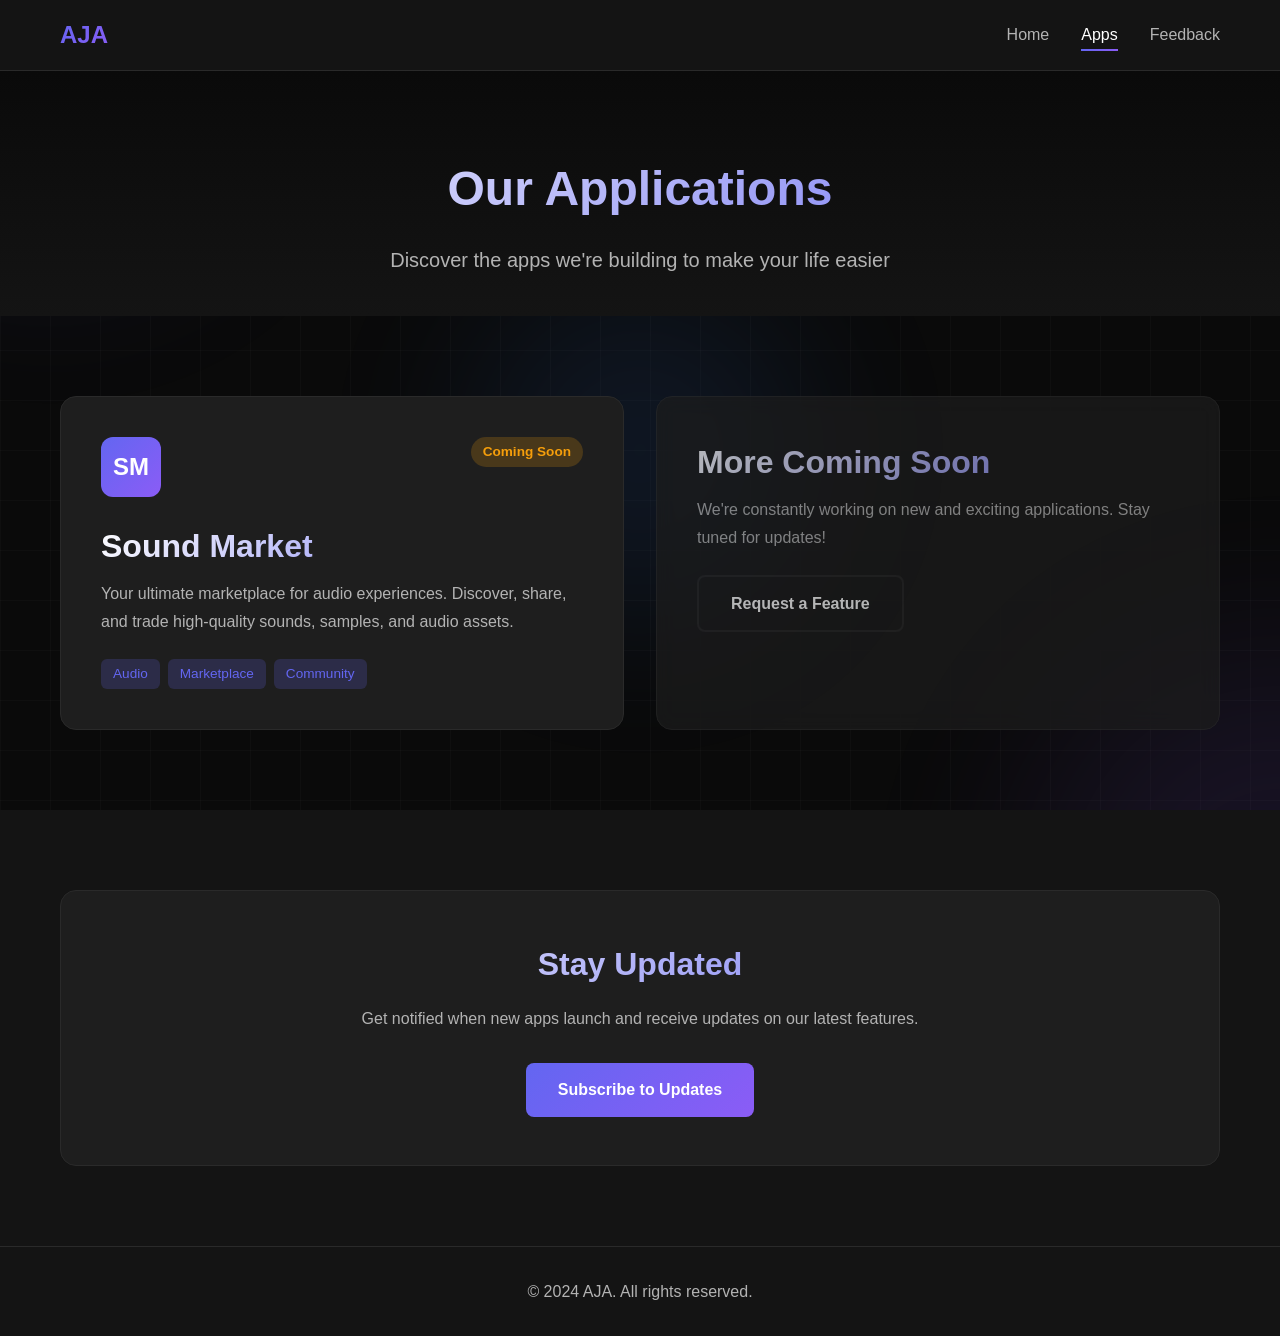
==== apps.html @ 87f5eefa "Initial commit: AJA landing page with dark theme Add modern multi-page website with: - Home page wit" ====
<!DOCTYPE html>
<html lang="en">
<head>
    <meta charset="UTF-8">
    <meta name="viewport" content="width=device-width, initial-scale=1.0">
    <meta name="description" content="Explore our innovative applications">
    <title>Our Apps - AJA</title>
    <link rel="stylesheet" href="styles.css">
</head>
<body>
    <nav class="navbar">
        <div class="nav-container">
            <a href="index.html" class="logo">AJA</a>
            <ul class="nav-menu">
                <li><a href="index.html">Home</a></li>
                <li><a href="apps.html" class="active">Apps</a></li>
                <li><a href="feedback.html">Feedback</a></li>
            </ul>
        </div>
    </nav>

    <main>
        <section class="page-header">
            <div class="container">
                <h1>Our Applications</h1>
                <p>Discover the apps we're building to make your life easier</p>
            </div>
        </section>

        <section class="section">
            <div class="container">
                <div class="apps-grid">
                    <!-- Sound Market App -->
                    <div class="app-card">
                        <div class="app-header">
                            <div class="app-icon-minimal">SM</div>
                            <span class="status-badge coming-soon">Coming Soon</span>
                        </div>
                        <div class="app-content">
                            <h2>Sound Market</h2>
                            <p class="app-description">
                                Your ultimate marketplace for audio experiences. Discover, share, and trade
                                high-quality sounds, samples, and audio assets.
                            </p>
                            <div class="app-features">
                                <span class="feature-tag">Audio</span>
                                <span class="feature-tag">Marketplace</span>
                                <span class="feature-tag">Community</span>
                            </div>
                        </div>
                    </div>

                    <!-- Placeholder for future apps -->
                    <div class="app-card app-placeholder">
                        <div class="app-content">
                            <h2>More Coming Soon</h2>
                            <p class="app-description">
                                We're constantly working on new and exciting applications.
                                Stay tuned for updates!
                            </p>
                            <a href="feedback.html" class="btn btn-secondary">Request a Feature</a>
                        </div>
                    </div>
                </div>
            </div>
        </section>

        <!-- Newsletter Section -->
        <section class="section section-alt">
            <div class="container">
                <div class="cta-box">
                    <h2>Stay Updated</h2>
                    <p>Get notified when new apps launch and receive updates on our latest features.</p>
                    <a href="feedback.html" class="btn btn-primary">Subscribe to Updates</a>
                </div>
            </div>
        </section>
    </main>

    <footer class="footer">
        <div class="container">
            <p>&copy; 2024 AJA. All rights reserved.</p>
        </div>
    </footer>

    <!-- Background Effects -->
    <div class="bg-effects">
        <div class="gradient-orb orb-1"></div>
        <div class="gradient-orb orb-2"></div>
        <div class="gradient-orb orb-3"></div>
    </div>
</body>
</html>
---- styles.css ----
/* Reset & Base Styles */
* {
    margin: 0;
    padding: 0;
    box-sizing: border-box;
}

:root {
    --bg-primary: #0a0a0a;
    --bg-secondary: #141414;
    --bg-tertiary: #1e1e1e;
    --text-primary: #ffffff;
    --text-secondary: #b3b3b3;
    --accent-primary: #6366f1;
    --accent-secondary: #8b5cf6;
    --border-color: #2a2a2a;
    --success: #10b981;
    --warning: #f59e0b;
}

body {
    font-family: -apple-system, BlinkMacSystemFont, 'Segoe UI', Roboto, Oxygen, Ubuntu, Cantarell, sans-serif;
    line-height: 1.6;
    color: var(--text-primary);
    background-color: var(--bg-primary);
    background-image:
        linear-gradient(rgba(255, 255, 255, 0.02) 1px, transparent 1px),
        linear-gradient(90deg, rgba(255, 255, 255, 0.02) 1px, transparent 1px);
    background-size: 50px 50px;
    min-height: 100vh;
    position: relative;
    overflow-x: hidden;
}

/* Navigation */
.navbar {
    background-color: var(--bg-secondary);
    border-bottom: 1px solid var(--border-color);
    padding: 1rem 0;
    position: sticky;
    top: 0;
    z-index: 1000;
    backdrop-filter: blur(10px);
}

.nav-container {
    max-width: 1200px;
    margin: 0 auto;
    padding: 0 20px;
    display: flex;
    justify-content: space-between;
    align-items: center;
}

.logo {
    font-size: 1.5rem;
    font-weight: 700;
    color: var(--text-primary);
    text-decoration: none;
    background: linear-gradient(135deg, var(--accent-primary), var(--accent-secondary));
    -webkit-background-clip: text;
    -webkit-text-fill-color: transparent;
    background-clip: text;
}

.nav-menu {
    display: flex;
    list-style: none;
    gap: 2rem;
}

.nav-menu a {
    color: var(--text-secondary);
    text-decoration: none;
    font-weight: 500;
    transition: color 0.3s ease;
    position: relative;
}

.nav-menu a:hover,
.nav-menu a.active {
    color: var(--text-primary);
}

.nav-menu a.active::after {
    content: '';
    position: absolute;
    bottom: -8px;
    left: 0;
    right: 0;
    height: 2px;
    background: linear-gradient(135deg, var(--accent-primary), var(--accent-secondary));
}

/* Container */
.container {
    max-width: 1200px;
    margin: 0 auto;
    padding: 0 20px;
}

/* Hero Section */
.hero {
    padding: 120px 20px 80px;
    text-align: center;
    background: linear-gradient(180deg, var(--bg-primary) 0%, var(--bg-secondary) 100%);
}

.hero-title {
    font-size: 3.5rem;
    font-weight: 700;
    margin-bottom: 1rem;
    background: linear-gradient(135deg, var(--accent-primary), var(--accent-secondary));
    -webkit-background-clip: text;
    -webkit-text-fill-color: transparent;
    background-clip: text;
}

.hero-subtitle {
    font-size: 1.5rem;
    color: var(--text-secondary);
    margin-bottom: 2rem;
}

.hero-buttons {
    display: flex;
    gap: 1rem;
    justify-content: center;
    flex-wrap: wrap;
}

/* Buttons */
.btn {
    display: inline-block;
    padding: 14px 32px;
    border-radius: 8px;
    text-decoration: none;
    font-weight: 600;
    font-size: 1rem;
    transition: all 0.3s ease;
    cursor: pointer;
    border: none;
}

.btn-primary {
    background: linear-gradient(135deg, var(--accent-primary), var(--accent-secondary));
    color: white;
}

.btn-primary:hover {
    transform: translateY(-2px);
    box-shadow: 0 10px 30px rgba(99, 102, 241, 0.4);
}

.btn-secondary {
    background: transparent;
    color: var(--text-primary);
    border: 2px solid var(--border-color);
}

.btn-secondary:hover {
    border-color: var(--accent-primary);
    background: rgba(99, 102, 241, 0.1);
}

/* Sections */
.section {
    padding: 80px 20px;
}

.section-alt {
    background-color: var(--bg-secondary);
}

.section-title {
    font-size: 2.5rem;
    margin-bottom: 2rem;
    text-align: center;
    background: linear-gradient(135deg, var(--text-primary), var(--accent-primary));
    -webkit-background-clip: text;
    -webkit-text-fill-color: transparent;
    background-clip: text;
}

.lead {
    font-size: 1.25rem;
    color: var(--text-secondary);
    text-align: center;
    max-width: 800px;
    margin: 0 auto 3rem;
}

/* Features Grid */
.features-grid {
    display: grid;
    grid-template-columns: repeat(auto-fit, minmax(250px, 1fr));
    gap: 2rem;
    margin-top: 3rem;
}

.feature-card {
    background: var(--bg-tertiary);
    padding: 2rem;
    border-radius: 12px;
    border: 1px solid var(--border-color);
    transition: transform 0.3s ease, border-color 0.3s ease, box-shadow 0.3s ease;
    backdrop-filter: blur(10px);
}

.feature-card:hover {
    transform: translateY(-5px);
    border-color: var(--accent-primary);
    box-shadow: 0 8px 30px rgba(99, 102, 241, 0.15);
}

.feature-number {
    font-size: 3rem;
    font-weight: 700;
    background: linear-gradient(135deg, var(--accent-primary), var(--accent-secondary));
    -webkit-background-clip: text;
    -webkit-text-fill-color: transparent;
    background-clip: text;
    margin-bottom: 1rem;
    opacity: 0.8;
}

.feature-card h3 {
    font-size: 1.5rem;
    margin-bottom: 0.5rem;
    background: linear-gradient(135deg, var(--text-primary), var(--text-secondary));
    -webkit-background-clip: text;
    -webkit-text-fill-color: transparent;
    background-clip: text;
}

.feature-card p {
    color: var(--text-secondary);
}

/* CTA Box */
.cta-box {
    background: var(--bg-tertiary);
    padding: 3rem;
    border-radius: 16px;
    text-align: center;
    border: 1px solid var(--border-color);
    backdrop-filter: blur(10px);
}

.cta-box h2 {
    font-size: 2rem;
    margin-bottom: 1rem;
    background: linear-gradient(135deg, var(--text-primary), var(--accent-primary));
    -webkit-background-clip: text;
    -webkit-text-fill-color: transparent;
    background-clip: text;
}

.cta-box p {
    color: var(--text-secondary);
    margin-bottom: 2rem;
}

/* Page Header */
.page-header {
    padding: 80px 20px 40px;
    text-align: center;
    background: linear-gradient(180deg, var(--bg-primary) 0%, var(--bg-secondary) 100%);
}

.page-header h1 {
    font-size: 3rem;
    margin-bottom: 1rem;
    background: linear-gradient(135deg, var(--text-primary), var(--accent-primary));
    -webkit-background-clip: text;
    -webkit-text-fill-color: transparent;
    background-clip: text;
}

.page-header p {
    font-size: 1.25rem;
    color: var(--text-secondary);
}

/* Apps Grid */
.apps-grid {
    display: grid;
    grid-template-columns: repeat(auto-fit, minmax(350px, 1fr));
    gap: 2rem;
}

.app-card {
    background: var(--bg-tertiary);
    border: 1px solid var(--border-color);
    border-radius: 16px;
    padding: 2.5rem;
    transition: transform 0.3s ease, border-color 0.3s ease, box-shadow 0.3s ease;
    backdrop-filter: blur(10px);
}

.app-card:hover {
    transform: translateY(-5px);
    border-color: var(--accent-primary);
    box-shadow: 0 8px 30px rgba(99, 102, 241, 0.15);
}

.app-header {
    display: flex;
    justify-content: space-between;
    align-items: flex-start;
    margin-bottom: 1.5rem;
}

.app-icon-minimal {
    width: 60px;
    height: 60px;
    background: linear-gradient(135deg, var(--accent-primary), var(--accent-secondary));
    border-radius: 12px;
    display: flex;
    align-items: center;
    justify-content: center;
    font-size: 1.5rem;
    font-weight: 700;
    color: white;
}

.app-content h2 {
    font-size: 2rem;
    margin-bottom: 0.5rem;
    background: linear-gradient(135deg, var(--text-primary), var(--accent-primary));
    -webkit-background-clip: text;
    -webkit-text-fill-color: transparent;
    background-clip: text;
}

.status-badge {
    display: inline-block;
    padding: 4px 12px;
    border-radius: 20px;
    font-size: 0.85rem;
    font-weight: 600;
    margin-bottom: 1rem;
}

.coming-soon {
    background: rgba(245, 158, 11, 0.2);
    color: var(--warning);
}

.app-description {
    color: var(--text-secondary);
    margin-bottom: 1.5rem;
    line-height: 1.7;
}

.app-features {
    display: flex;
    flex-wrap: wrap;
    gap: 0.5rem;
}

.feature-tag {
    background: rgba(99, 102, 241, 0.2);
    color: var(--accent-primary);
    padding: 4px 12px;
    border-radius: 6px;
    font-size: 0.85rem;
}

.app-placeholder {
    opacity: 0.7;
}

/* Feedback Page */
.feedback-container {
    display: grid;
    grid-template-columns: 1fr 2fr;
    gap: 3rem;
    max-width: 1000px;
    margin: 0 auto;
}

.feedback-info h2 {
    font-size: 2rem;
    margin-bottom: 1rem;
    background: linear-gradient(135deg, var(--text-primary), var(--accent-primary));
    -webkit-background-clip: text;
    -webkit-text-fill-color: transparent;
    background-clip: text;
}

.feedback-info p {
    color: var(--text-secondary);
    margin-bottom: 2rem;
}

.contact-methods {
    display: flex;
    flex-direction: column;
    gap: 1.5rem;
}

.contact-item {
    display: flex;
    gap: 1rem;
    align-items: flex-start;
}

.contact-icon-minimal {
    width: 50px;
    height: 50px;
    background: var(--bg-secondary);
    border: 1px solid var(--border-color);
    border-radius: 10px;
    display: flex;
    align-items: center;
    justify-content: center;
    font-size: 1.25rem;
    font-weight: 600;
    color: var(--accent-primary);
    flex-shrink: 0;
}

.contact-item h3 {
    font-size: 1.1rem;
    margin-bottom: 0.25rem;
    background: linear-gradient(135deg, var(--text-primary), var(--text-secondary));
    -webkit-background-clip: text;
    -webkit-text-fill-color: transparent;
    background-clip: text;
}

.contact-item p {
    color: var(--text-secondary);
    font-size: 0.95rem;
}

/* Form Styles */
.feedback-form {
    background: var(--bg-tertiary);
    padding: 2.5rem;
    border-radius: 12px;
    border: 1px solid var(--border-color);
    backdrop-filter: blur(10px);
}

.form-group {
    margin-bottom: 1.5rem;
}

label {
    display: block;
    margin-bottom: 0.5rem;
    color: var(--text-primary);
    font-weight: 500;
}

input,
textarea,
select {
    width: 100%;
    padding: 12px 16px;
    background: var(--bg-secondary);
    border: 1px solid var(--border-color);
    border-radius: 8px;
    color: var(--text-primary);
    font-size: 1rem;
    font-family: inherit;
    transition: border-color 0.3s ease;
}

input:focus,
textarea:focus,
select:focus {
    outline: none;
    border-color: var(--accent-primary);
}

textarea {
    resize: vertical;
    min-height: 150px;
}

select {
    cursor: pointer;
}

.success-message {
    display: none;
    align-items: center;
    justify-content: center;
    gap: 0.5rem;
    background: rgba(16, 185, 129, 0.2);
    color: var(--success);
    padding: 1rem;
    border-radius: 8px;
    margin-top: 1rem;
    border: 1px solid var(--success);
}

/* Footer */
.footer {
    background-color: var(--bg-secondary);
    border-top: 1px solid var(--border-color);
    padding: 2rem 0;
    text-align: center;
    margin-top: auto;
    position: relative;
    z-index: 10;
}

.footer p {
    color: var(--text-secondary);
}

/* Background Effects */
.bg-effects {
    position: fixed;
    top: 0;
    left: 0;
    width: 100%;
    height: 100%;
    pointer-events: none;
    z-index: 0;
    overflow: hidden;
}

.gradient-orb {
    position: absolute;
    border-radius: 50%;
    filter: blur(80px);
    opacity: 0.15;
    animation: float 20s infinite ease-in-out;
}

.orb-1 {
    width: 500px;
    height: 500px;
    background: radial-gradient(circle, var(--accent-primary), transparent);
    top: -200px;
    left: -200px;
    animation-delay: 0s;
}

.orb-2 {
    width: 600px;
    height: 600px;
    background: radial-gradient(circle, var(--accent-secondary), transparent);
    bottom: -300px;
    right: -300px;
    animation-delay: -10s;
}

.orb-3 {
    width: 400px;
    height: 400px;
    background: radial-gradient(circle, #3b82f6, transparent);
    top: 50%;
    left: 50%;
    transform: translate(-50%, -50%);
    animation-delay: -5s;
}

@keyframes float {
    0%, 100% {
        transform: translate(0, 0) scale(1);
    }
    33% {
        transform: translate(50px, -50px) scale(1.1);
    }
    66% {
        transform: translate(-50px, 50px) scale(0.9);
    }
}

/* Ensure content is above background */
.navbar,
main,
.footer {
    position: relative;
    z-index: 10;
}

/* Responsive Design */
@media (max-width: 768px) {
    .hero-title {
        font-size: 2.5rem;
    }

    .hero-subtitle {
        font-size: 1.25rem;
    }

    .section-title {
        font-size: 2rem;
    }

    .features-grid {
        grid-template-columns: 1fr;
    }

    .apps-grid {
        grid-template-columns: 1fr;
    }

    .feedback-container {
        grid-template-columns: 1fr;
    }

    .nav-menu {
        gap: 1rem;
    }

    .page-header h1 {
        font-size: 2rem;
    }
}

@media (max-width: 480px) {
    .hero-title {
        font-size: 2rem;
    }

    .hero-buttons {
        flex-direction: column;
        width: 100%;
    }

    .btn {
        width: 100%;
    }
}
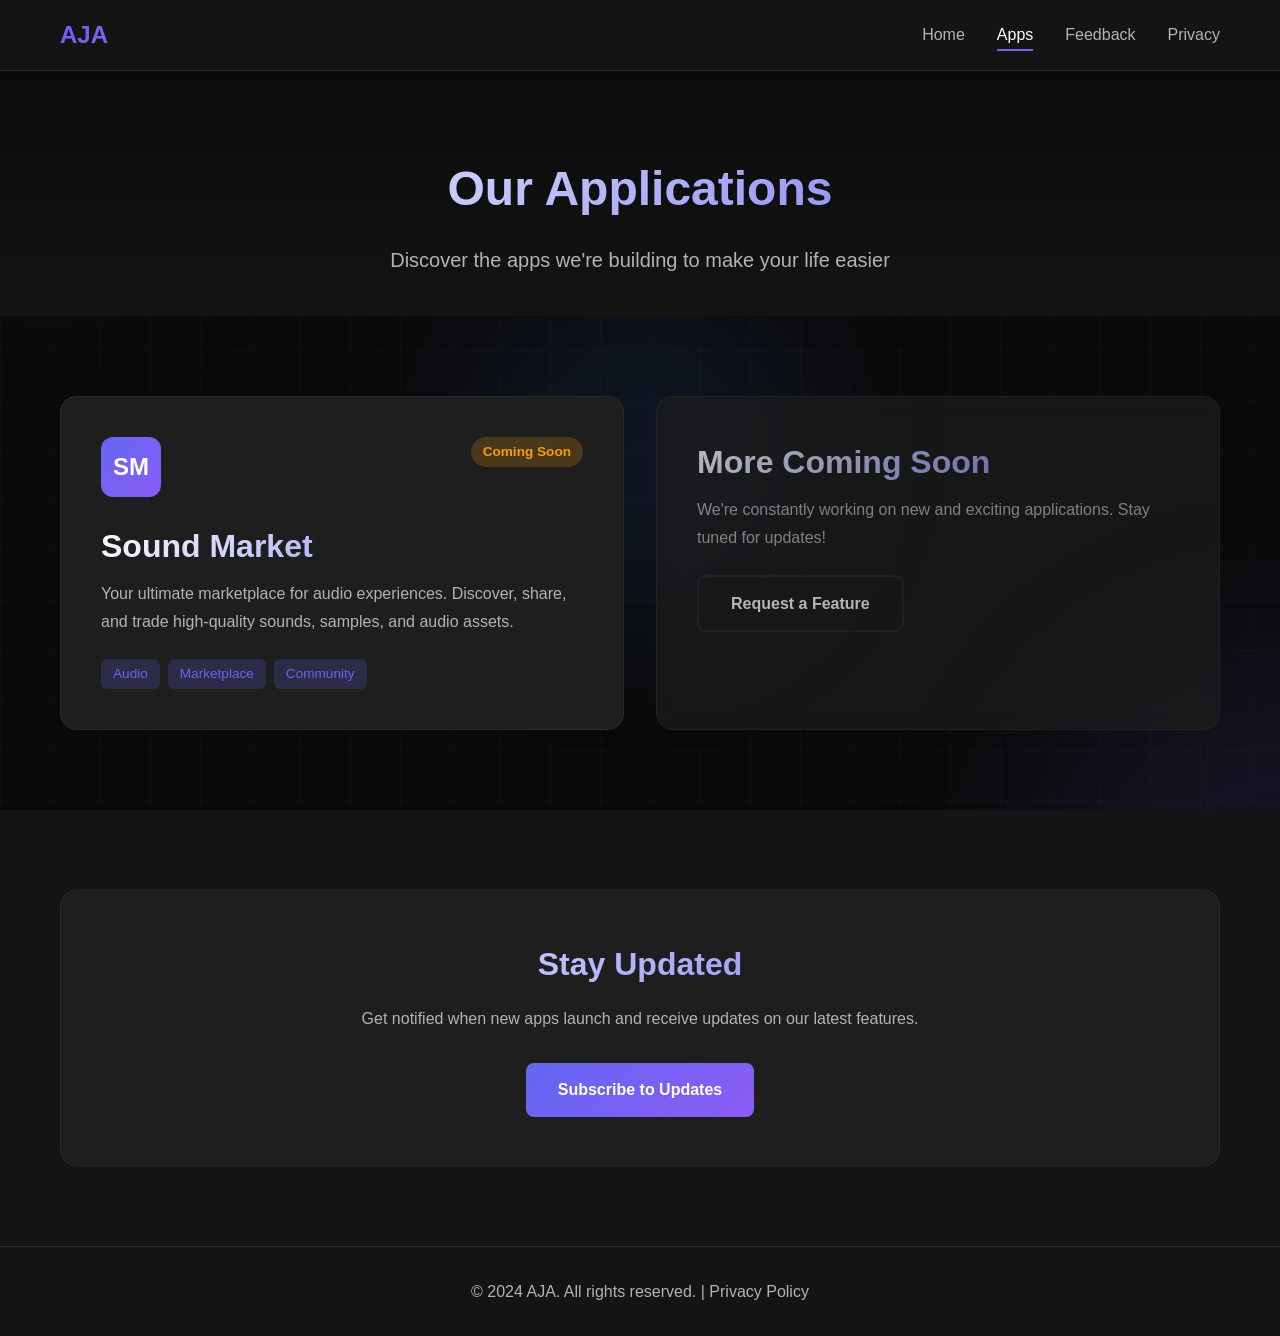
==== commit e8052361: "Add Privacy Policy page Create comprehensive privacy policy page covering: - Information collection " ====
--- a/apps.html
+++ b/apps.html
@@ -15,6 +15,7 @@
                 <li><a href="index.html">Home</a></li>
                 <li><a href="apps.html" class="active">Apps</a></li>
                 <li><a href="feedback.html">Feedback</a></li>
+                <li><a href="privacy.html">Privacy</a></li>
             </ul>
         </div>
     </nav>
@@ -79,7 +80,7 @@
 
     <footer class="footer">
         <div class="container">
-            <p>&copy; 2024 AJA. All rights reserved.</p>
+            <p>&copy; 2024 AJA. All rights reserved. | <a href="privacy.html">Privacy Policy</a></p>
         </div>
     </footer>
 
--- a/styles.css
+++ b/styles.css
@@ -498,6 +498,62 @@
     border: 1px solid var(--success);
 }
 
+/* Privacy Page */
+.privacy-content {
+    max-width: 800px;
+    margin: 0 auto;
+}
+
+.privacy-section {
+    margin-bottom: 3rem;
+}
+
+.privacy-section h2 {
+    font-size: 1.75rem;
+    margin-bottom: 1rem;
+    background: linear-gradient(135deg, var(--text-primary), var(--accent-primary));
+    -webkit-background-clip: text;
+    -webkit-text-fill-color: transparent;
+    background-clip: text;
+}
+
+.privacy-section p {
+    color: var(--text-secondary);
+    line-height: 1.8;
+    margin-bottom: 1rem;
+}
+
+.privacy-section ul {
+    list-style: none;
+    padding-left: 0;
+    margin-top: 1rem;
+}
+
+.privacy-section ul li {
+    color: var(--text-secondary);
+    padding: 0.5rem 0;
+    padding-left: 1.5rem;
+    position: relative;
+    line-height: 1.8;
+}
+
+.privacy-section ul li::before {
+    content: "→";
+    position: absolute;
+    left: 0;
+    color: var(--accent-primary);
+}
+
+.privacy-section a {
+    color: var(--accent-primary);
+    text-decoration: none;
+    transition: color 0.3s ease;
+}
+
+.privacy-section a:hover {
+    color: var(--accent-secondary);
+}
+
 /* Footer */
 .footer {
     background-color: var(--bg-secondary);
@@ -511,6 +567,16 @@
 
 .footer p {
     color: var(--text-secondary);
+}
+
+.footer a {
+    color: var(--text-secondary);
+    text-decoration: none;
+    transition: color 0.3s ease;
+}
+
+.footer a:hover {
+    color: var(--accent-primary);
 }
 
 /* Background Effects */
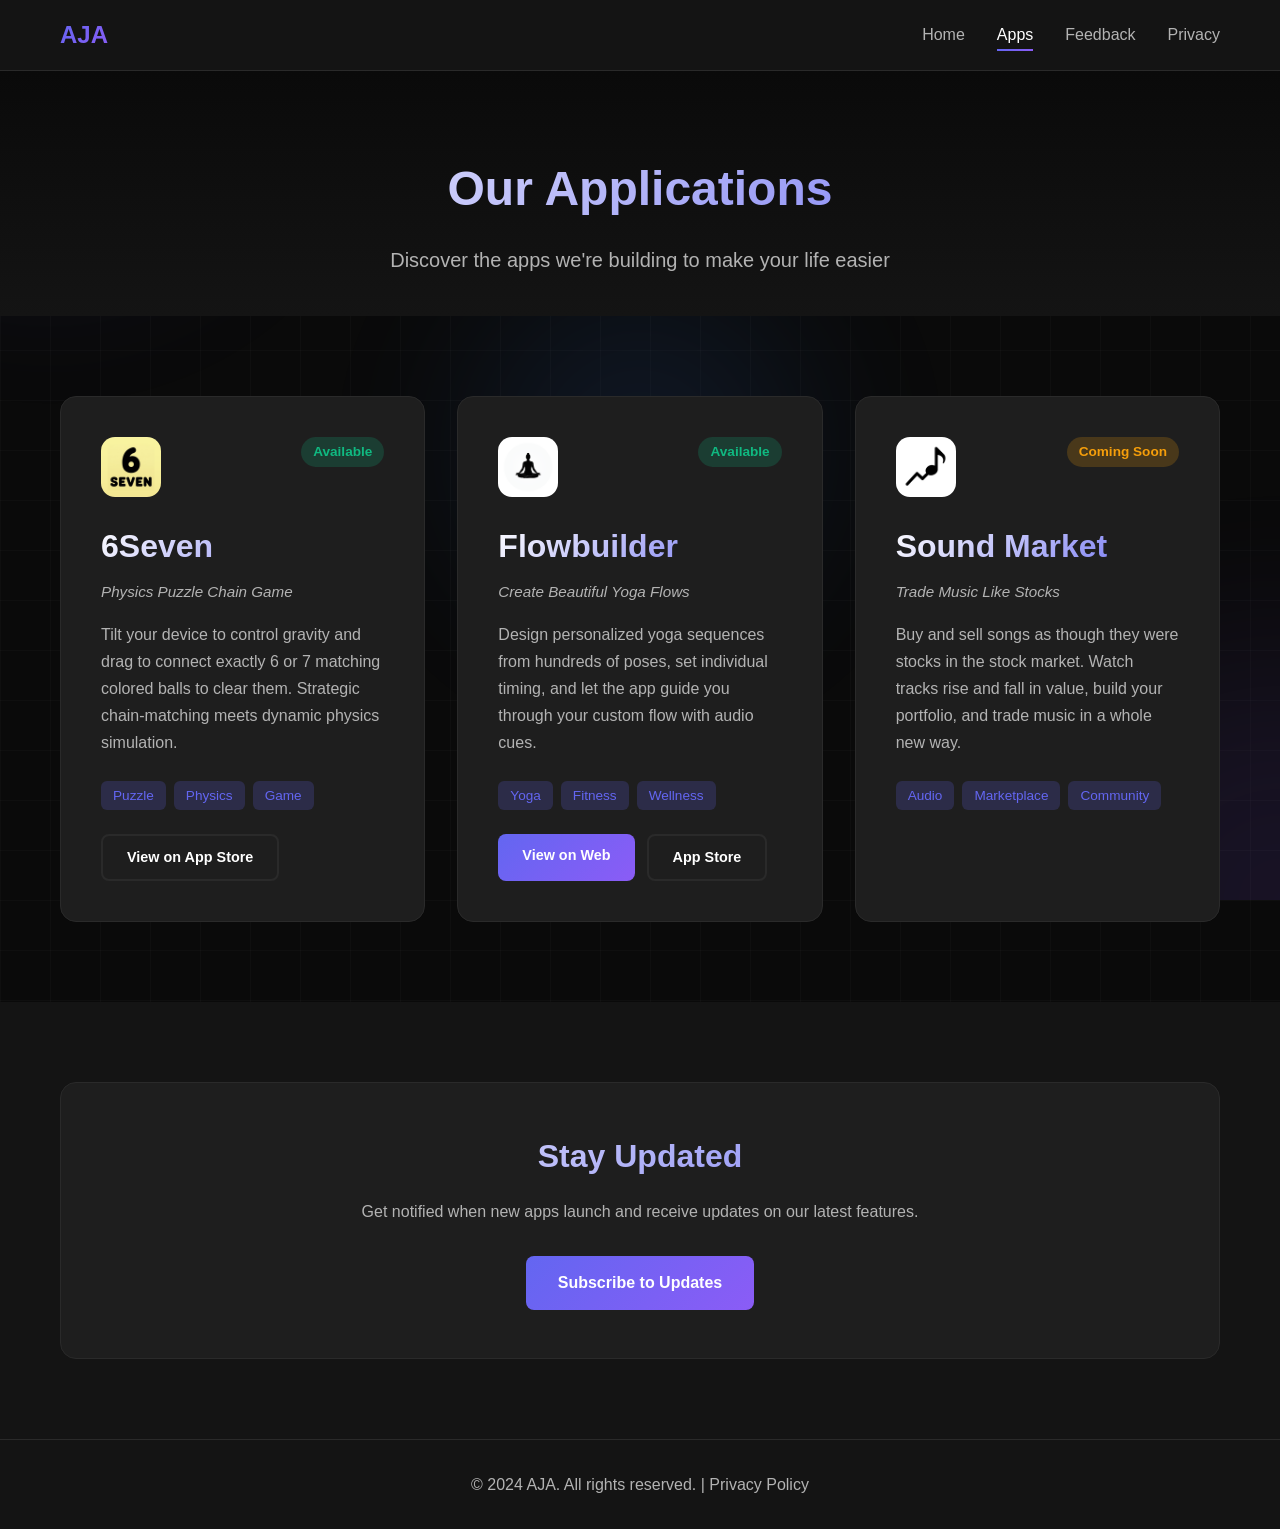
==== commit 2994701e: "Add app listings, contact email, and update Sound Market description - Add 6Seven and Flowbuilder ap" ====
--- a/apps.html
+++ b/apps.html
@@ -31,35 +31,71 @@
         <section class="section">
             <div class="container">
                 <div class="apps-grid">
+                    <!-- 6Seven App -->
+                    <div class="app-card">
+                        <div class="app-header">
+                            <img src="images/6SevenAppIcon.png" alt="6Seven" class="app-icon-img">
+                            <span class="status-badge live">Available</span>
+                        </div>
+                        <div class="app-content">
+                            <h2>6Seven</h2>
+                            <p class="app-tagline">Physics Puzzle Chain Game</p>
+                            <p class="app-description">
+                                Tilt your device to control gravity and drag to connect exactly 6 or 7 matching
+                                colored balls to clear them. Strategic chain-matching meets dynamic physics simulation.
+                            </p>
+                            <div class="app-features">
+                                <span class="feature-tag">Puzzle</span>
+                                <span class="feature-tag">Physics</span>
+                                <span class="feature-tag">Game</span>
+                            </div>
+                            <a href="https://apps.apple.com/us/app/6ix-seven/id6758970751" target="_blank" rel="noopener noreferrer" class="btn btn-secondary app-store-btn">View on App Store</a>
+                        </div>
+                    </div>
+
+                    <!-- Flowbuilder App -->
+                    <div class="app-card">
+                        <div class="app-header">
+                            <img src="images/FlowbuilderAppIcon.png" alt="Flowbuilder" class="app-icon-img">
+                            <span class="status-badge live">Available</span>
+                        </div>
+                        <div class="app-content">
+                            <h2>Flowbuilder</h2>
+                            <p class="app-tagline">Create Beautiful Yoga Flows</p>
+                            <p class="app-description">
+                                Design personalized yoga sequences from hundreds of poses, set individual timing,
+                                and let the app guide you through your custom flow with audio cues.
+                            </p>
+                            <div class="app-features">
+                                <span class="feature-tag">Yoga</span>
+                                <span class="feature-tag">Fitness</span>
+                                <span class="feature-tag">Wellness</span>
+                            </div>
+                            <div class="app-buttons">
+                                <a href="https://flowbuilder.yoga" target="_blank" rel="noopener noreferrer" class="btn btn-primary app-store-btn">View on Web</a>
+                                <a href="https://apps.apple.com/us/app/flowbuilder-yoga/id6758913355" target="_blank" rel="noopener noreferrer" class="btn btn-secondary app-store-btn">App Store</a>
+                            </div>
+                        </div>
+                    </div>
+
                     <!-- Sound Market App -->
                     <div class="app-card">
                         <div class="app-header">
-                            <div class="app-icon-minimal">SM</div>
+                            <img src="images/SoundMarketAppIcon.png" alt="Sound Market" class="app-icon-img">
                             <span class="status-badge coming-soon">Coming Soon</span>
                         </div>
                         <div class="app-content">
                             <h2>Sound Market</h2>
+                            <p class="app-tagline">Trade Music Like Stocks</p>
                             <p class="app-description">
-                                Your ultimate marketplace for audio experiences. Discover, share, and trade
-                                high-quality sounds, samples, and audio assets.
+                                Buy and sell songs as though they were stocks in the stock market. Watch tracks
+                                rise and fall in value, build your portfolio, and trade music in a whole new way.
                             </p>
                             <div class="app-features">
                                 <span class="feature-tag">Audio</span>
                                 <span class="feature-tag">Marketplace</span>
                                 <span class="feature-tag">Community</span>
                             </div>
-                        </div>
-                    </div>
-
-                    <!-- Placeholder for future apps -->
-                    <div class="app-card app-placeholder">
-                        <div class="app-content">
-                            <h2>More Coming Soon</h2>
-                            <p class="app-description">
-                                We're constantly working on new and exciting applications.
-                                Stay tuned for updates!
-                            </p>
-                            <a href="feedback.html" class="btn btn-secondary">Request a Feature</a>
                         </div>
                     </div>
                 </div>
--- a/styles.css
+++ b/styles.css
@@ -324,6 +324,13 @@
     color: white;
 }
 
+.app-icon-img {
+    width: 60px;
+    height: 60px;
+    border-radius: 14px;
+    object-fit: cover;
+}
+
 .app-content h2 {
     font-size: 2rem;
     margin-bottom: 0.5rem;
@@ -345,6 +352,36 @@
 .coming-soon {
     background: rgba(245, 158, 11, 0.2);
     color: var(--warning);
+}
+
+.live {
+    background: rgba(16, 185, 129, 0.2);
+    color: var(--success);
+}
+
+.app-tagline {
+    color: var(--text-secondary);
+    font-size: 0.95rem;
+    margin-bottom: 1rem;
+    font-style: italic;
+}
+
+.app-buttons {
+    display: flex;
+    gap: 0.75rem;
+    margin-top: 1.5rem;
+    flex-wrap: wrap;
+}
+
+.app-store-btn {
+    margin-top: 1.5rem;
+    display: inline-block;
+    font-size: 0.9rem;
+    padding: 10px 24px;
+}
+
+.app-buttons .app-store-btn {
+    margin-top: 0;
 }
 
 .app-description {
@@ -391,7 +428,21 @@
 
 .feedback-info p {
     color: var(--text-secondary);
-    margin-bottom: 2rem;
+    margin-bottom: 1rem;
+}
+
+.feedback-email {
+    margin-top: 0.5rem;
+}
+
+.feedback-email a {
+    color: var(--accent-primary);
+    text-decoration: none;
+    transition: color 0.3s ease;
+}
+
+.feedback-email a:hover {
+    color: var(--accent-secondary);
 }
 
 .contact-methods {
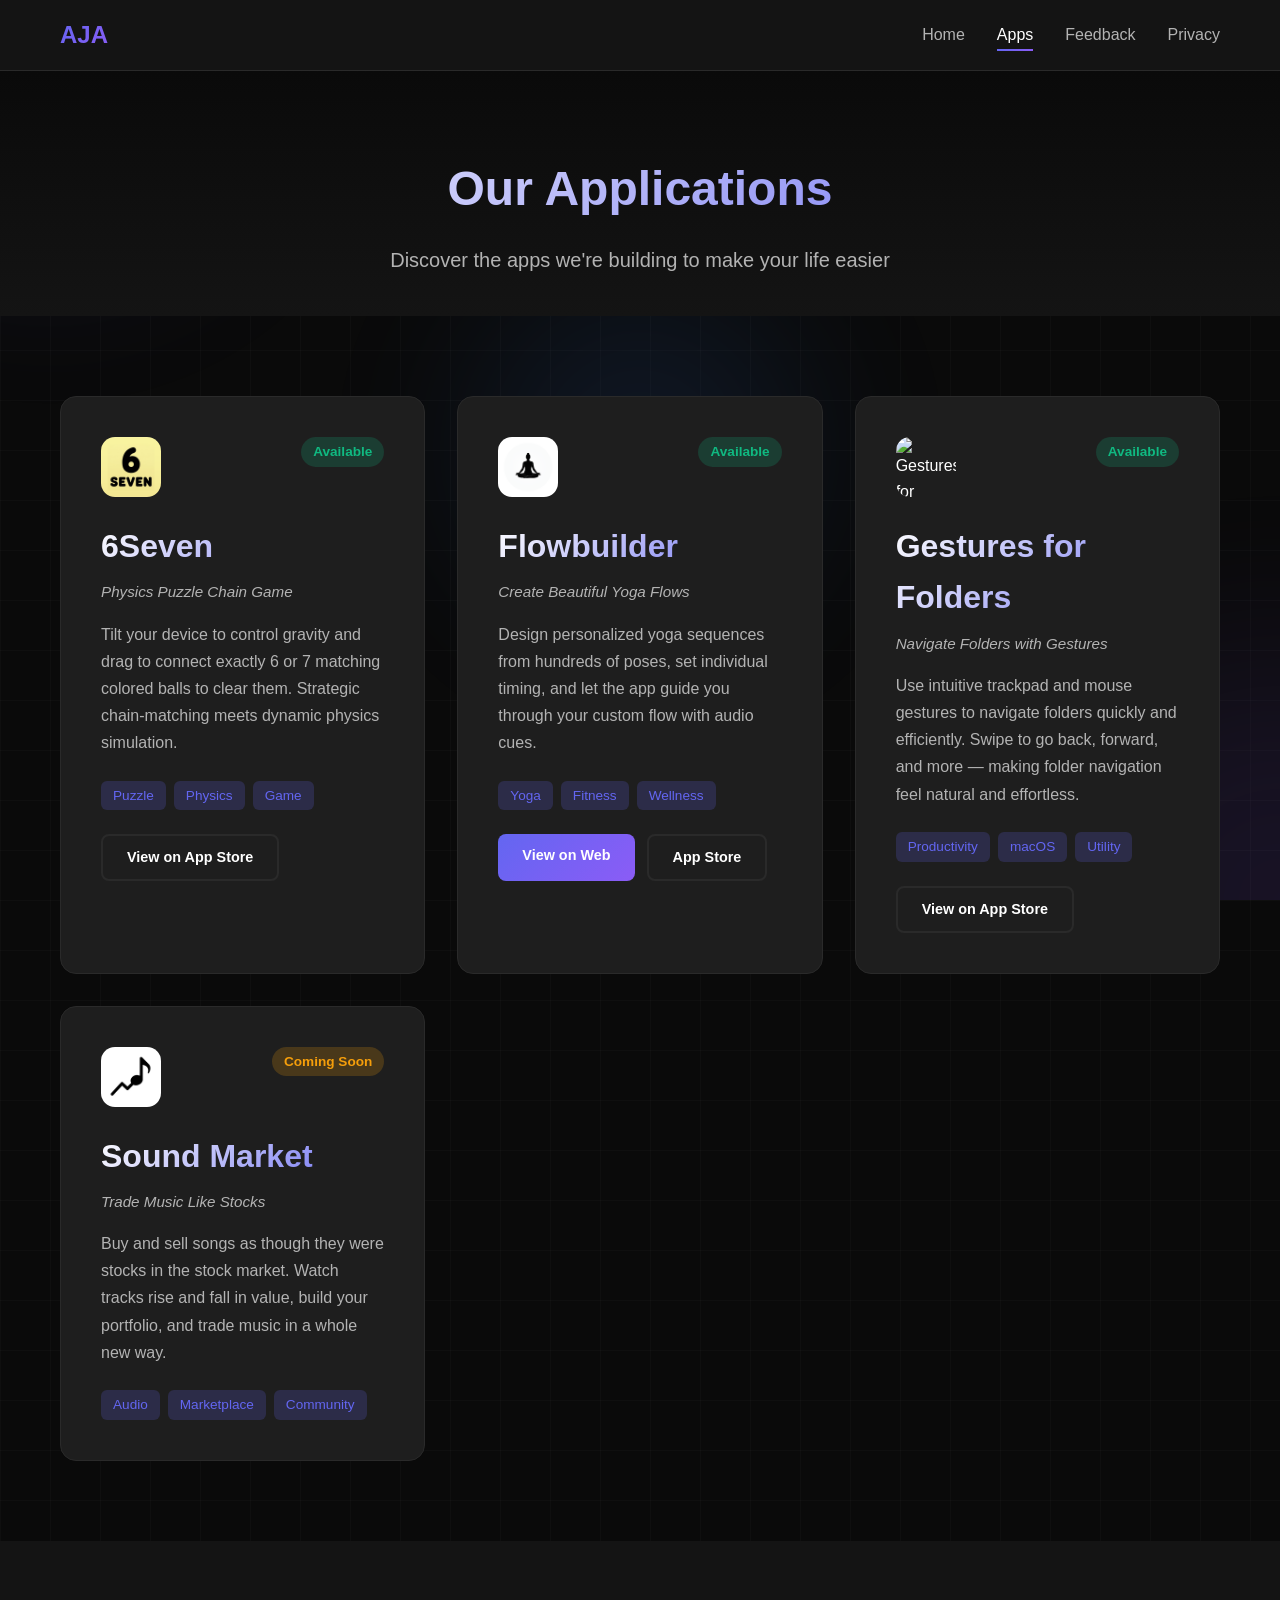
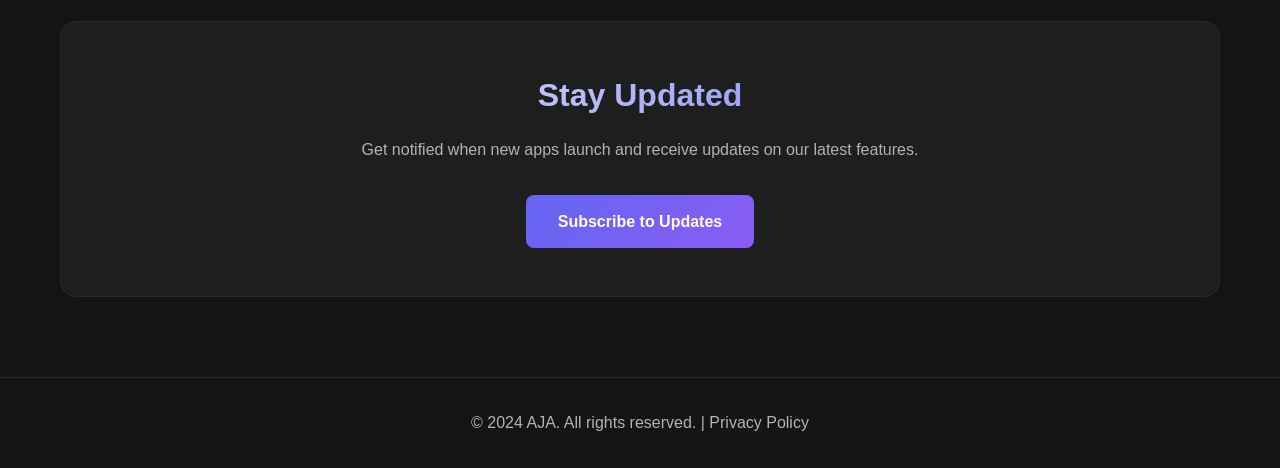
==== commit 2df4709a: "Add Gestures for Folders app card with App Store link https://claude.ai/code/session_01S31x1Ln3KmvMq" ====
--- a/apps.html
+++ b/apps.html
@@ -78,6 +78,28 @@
                         </div>
                     </div>
 
+                    <!-- Gestures for Folders App -->
+                    <div class="app-card">
+                        <div class="app-header">
+                            <img src="images/GesturesForFoldersAppIcon.png" alt="Gestures for Folders" class="app-icon-img">
+                            <span class="status-badge live">Available</span>
+                        </div>
+                        <div class="app-content">
+                            <h2>Gestures for Folders</h2>
+                            <p class="app-tagline">Navigate Folders with Gestures</p>
+                            <p class="app-description">
+                                Use intuitive trackpad and mouse gestures to navigate folders quickly and efficiently.
+                                Swipe to go back, forward, and more — making folder navigation feel natural and effortless.
+                            </p>
+                            <div class="app-features">
+                                <span class="feature-tag">Productivity</span>
+                                <span class="feature-tag">macOS</span>
+                                <span class="feature-tag">Utility</span>
+                            </div>
+                            <a href="https://apps.apple.com/us/app/gestures-for-folders/id6759118053" target="_blank" rel="noopener noreferrer" class="btn btn-secondary app-store-btn">View on App Store</a>
+                        </div>
+                    </div>
+
                     <!-- Sound Market App -->
                     <div class="app-card">
                         <div class="app-header">
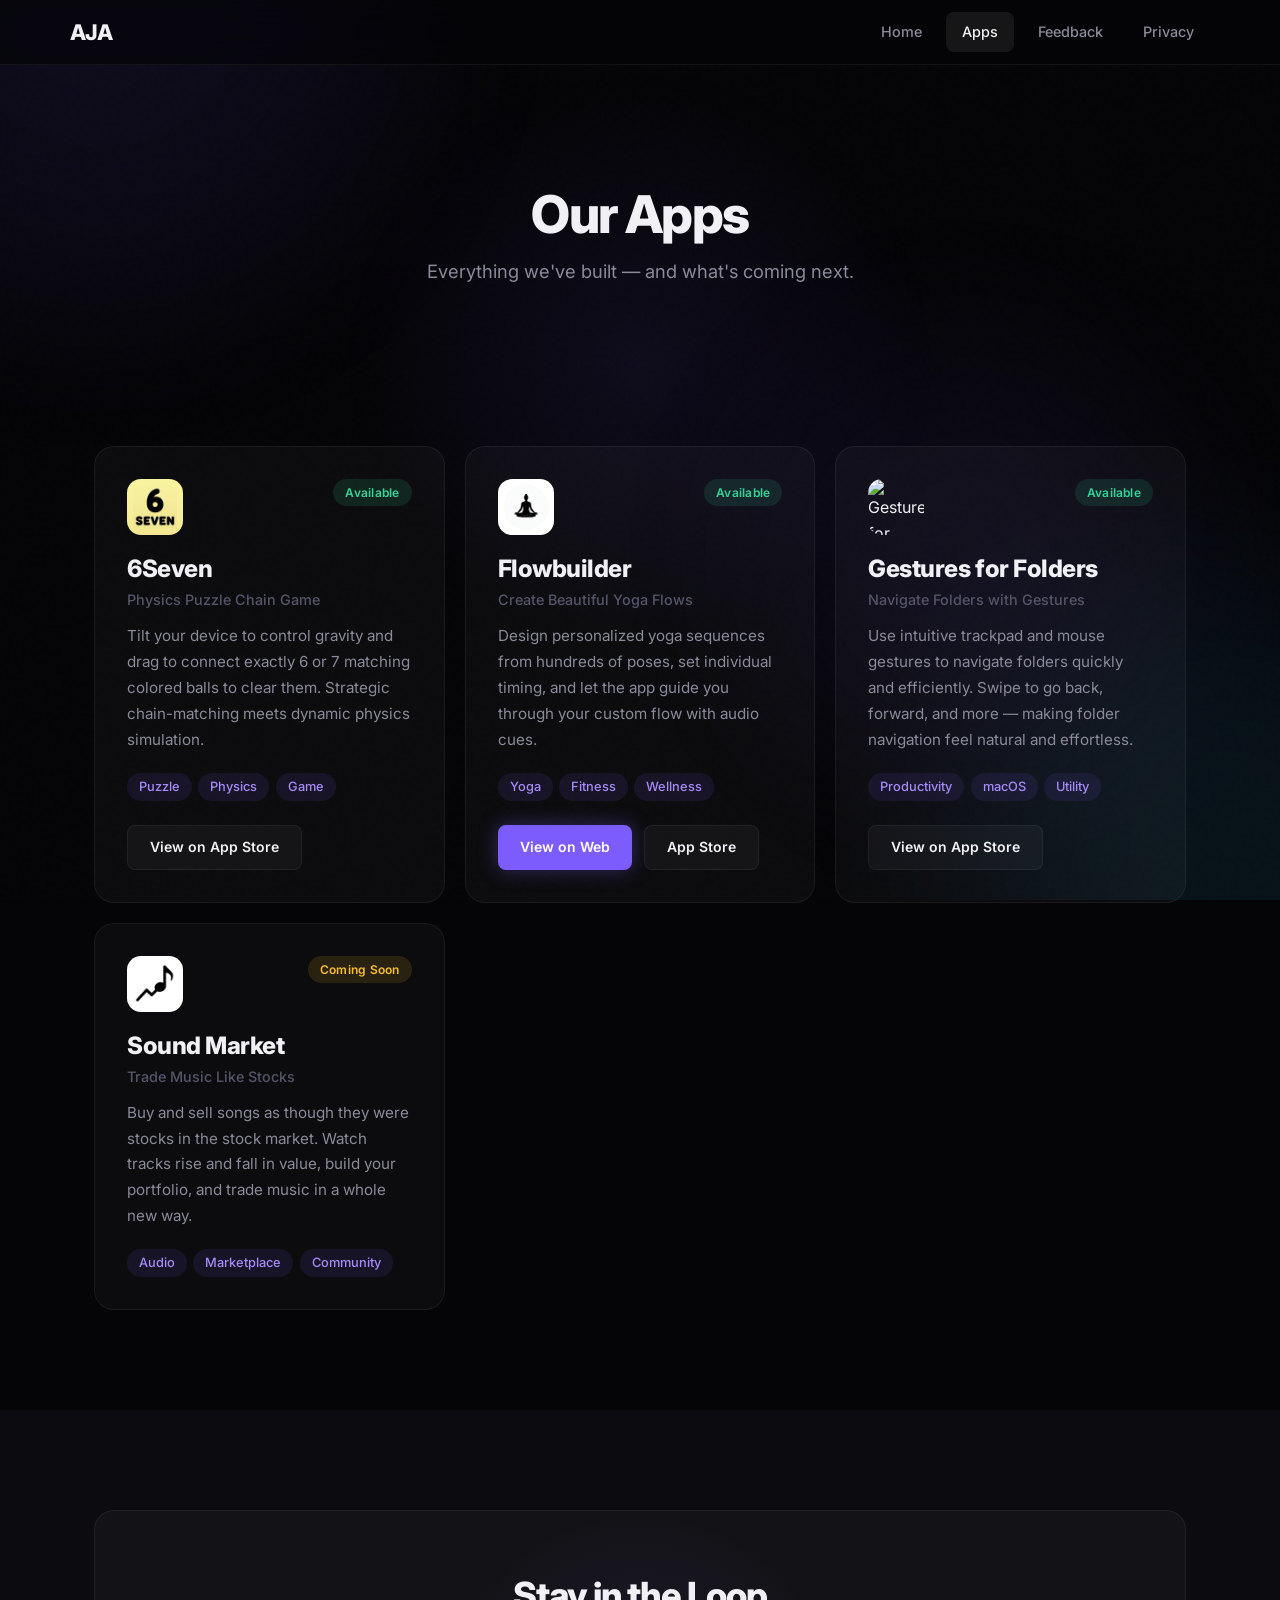
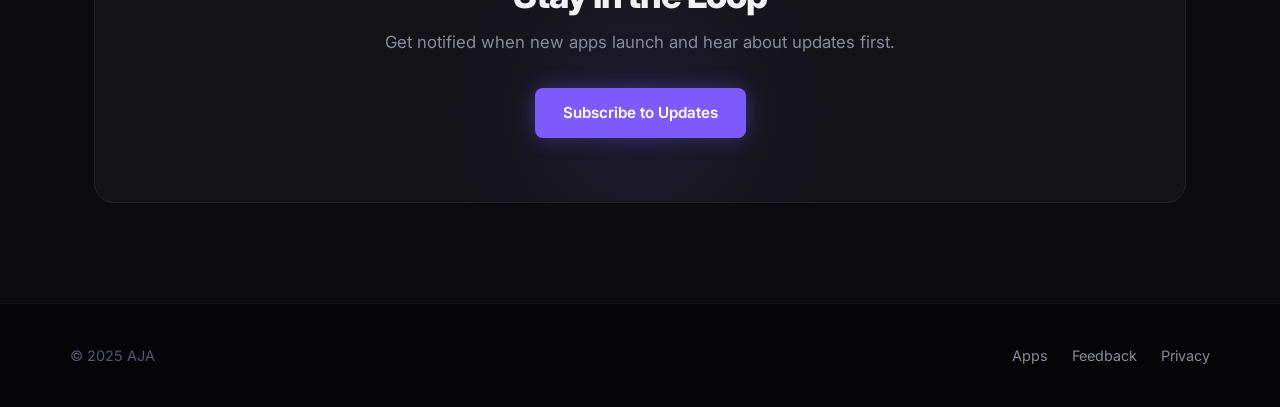
==== commit 18f63281: "Revamp entire website with modern startup aesthetic - Complete CSS rewrite: Inter font, refined dark" ====
--- a/apps.html
+++ b/apps.html
@@ -3,14 +3,20 @@
 <head>
     <meta charset="UTF-8">
     <meta name="viewport" content="width=device-width, initial-scale=1.0">
-    <meta name="description" content="Explore our innovative applications">
-    <title>Our Apps - AJA</title>
+    <meta name="description" content="Explore apps built by AJA — games, productivity tools, and more.">
+    <title>Apps - AJA</title>
+    <link rel="preconnect" href="https://fonts.googleapis.com">
+    <link rel="preconnect" href="https://fonts.gstatic.com" crossorigin>
+    <link href="https://fonts.googleapis.com/css2?family=Inter:wght@400;500;600;700;800&display=swap" rel="stylesheet">
     <link rel="stylesheet" href="styles.css">
 </head>
 <body>
     <nav class="navbar">
         <div class="nav-container">
             <a href="index.html" class="logo">AJA</a>
+            <button class="menu-toggle" onclick="document.querySelector('.nav-menu').classList.toggle('open')" aria-label="Toggle menu">
+                <span></span><span></span><span></span>
+            </button>
             <ul class="nav-menu">
                 <li><a href="index.html">Home</a></li>
                 <li><a href="apps.html" class="active">Apps</a></li>
@@ -23,15 +29,15 @@
     <main>
         <section class="page-header">
             <div class="container">
-                <h1>Our Applications</h1>
-                <p>Discover the apps we're building to make your life easier</p>
+                <h1>Our Apps</h1>
+                <p>Everything we've built — and what's coming next.</p>
             </div>
         </section>
 
         <section class="section">
             <div class="container">
                 <div class="apps-grid">
-                    <!-- 6Seven App -->
+                    <!-- 6Seven -->
                     <div class="app-card">
                         <div class="app-header">
                             <img src="images/6SevenAppIcon.png" alt="6Seven" class="app-icon-img">
@@ -49,11 +55,11 @@
                                 <span class="feature-tag">Physics</span>
                                 <span class="feature-tag">Game</span>
                             </div>
-                            <a href="https://apps.apple.com/us/app/6ix-seven/id6758970751" target="_blank" rel="noopener noreferrer" class="btn btn-secondary app-store-btn">View on App Store</a>
+                            <a href="https://apps.apple.com/us/app/6ix-seven/id6758970751" target="_blank" rel="noopener noreferrer" class="btn btn-secondary btn-sm app-store-btn">View on App Store</a>
                         </div>
                     </div>
 
-                    <!-- Flowbuilder App -->
+                    <!-- Flowbuilder -->
                     <div class="app-card">
                         <div class="app-header">
                             <img src="images/FlowbuilderAppIcon.png" alt="Flowbuilder" class="app-icon-img">
@@ -72,13 +78,13 @@
                                 <span class="feature-tag">Wellness</span>
                             </div>
                             <div class="app-buttons">
-                                <a href="https://flowbuilder.yoga" target="_blank" rel="noopener noreferrer" class="btn btn-primary app-store-btn">View on Web</a>
-                                <a href="https://apps.apple.com/us/app/flowbuilder-yoga/id6758913355" target="_blank" rel="noopener noreferrer" class="btn btn-secondary app-store-btn">App Store</a>
+                                <a href="https://flowbuilder.yoga" target="_blank" rel="noopener noreferrer" class="btn btn-primary btn-sm app-store-btn">View on Web</a>
+                                <a href="https://apps.apple.com/us/app/flowbuilder-yoga/id6758913355" target="_blank" rel="noopener noreferrer" class="btn btn-secondary btn-sm app-store-btn">App Store</a>
                             </div>
                         </div>
                     </div>
 
-                    <!-- Gestures for Folders App -->
+                    <!-- Gestures for Folders -->
                     <div class="app-card">
                         <div class="app-header">
                             <img src="images/GesturesForFoldersAppIcon.png" alt="Gestures for Folders" class="app-icon-img">
@@ -96,11 +102,11 @@
                                 <span class="feature-tag">macOS</span>
                                 <span class="feature-tag">Utility</span>
                             </div>
-                            <a href="https://apps.apple.com/us/app/gestures-for-folders/id6759118053" target="_blank" rel="noopener noreferrer" class="btn btn-secondary app-store-btn">View on App Store</a>
+                            <a href="https://apps.apple.com/us/app/gestures-for-folders/id6759118053" target="_blank" rel="noopener noreferrer" class="btn btn-secondary btn-sm app-store-btn">View on App Store</a>
                         </div>
                     </div>
 
-                    <!-- Sound Market App -->
+                    <!-- Sound Market -->
                     <div class="app-card">
                         <div class="app-header">
                             <img src="images/SoundMarketAppIcon.png" alt="Sound Market" class="app-icon-img">
@@ -124,12 +130,11 @@
             </div>
         </section>
 
-        <!-- Newsletter Section -->
         <section class="section section-alt">
             <div class="container">
                 <div class="cta-box">
-                    <h2>Stay Updated</h2>
-                    <p>Get notified when new apps launch and receive updates on our latest features.</p>
+                    <h2>Stay in the Loop</h2>
+                    <p>Get notified when new apps launch and hear about updates first.</p>
                     <a href="feedback.html" class="btn btn-primary">Subscribe to Updates</a>
                 </div>
             </div>
@@ -137,12 +142,16 @@
     </main>
 
     <footer class="footer">
-        <div class="container">
-            <p>&copy; 2024 AJA. All rights reserved. | <a href="privacy.html">Privacy Policy</a></p>
+        <div class="footer-inner">
+            <p>&copy; 2025 AJA</p>
+            <div class="footer-links">
+                <a href="apps.html">Apps</a>
+                <a href="feedback.html">Feedback</a>
+                <a href="privacy.html">Privacy</a>
+            </div>
         </div>
     </footer>
 
-    <!-- Background Effects -->
     <div class="bg-effects">
         <div class="gradient-orb orb-1"></div>
         <div class="gradient-orb orb-2"></div>
--- a/styles.css
+++ b/styles.css
@@ -1,369 +1,649 @@
-/* Reset & Base Styles */
-* {
+/* ═══════════════════════════════════════════
+   AJA — Modern Startup Design System
+   ═══════════════════════════════════════════ */
+
+/* Reset */
+*, *::before, *::after {
     margin: 0;
     padding: 0;
     box-sizing: border-box;
 }
 
 :root {
-    --bg-primary: #0a0a0a;
-    --bg-secondary: #141414;
-    --bg-tertiary: #1e1e1e;
-    --text-primary: #ffffff;
-    --text-secondary: #b3b3b3;
-    --accent-primary: #6366f1;
-    --accent-secondary: #8b5cf6;
-    --border-color: #2a2a2a;
-    --success: #10b981;
-    --warning: #f59e0b;
+    --bg-primary: #050507;
+    --bg-secondary: #0c0c10;
+    --bg-card: rgba(255, 255, 255, 0.03);
+    --bg-card-hover: rgba(255, 255, 255, 0.06);
+    --bg-glass: rgba(255, 255, 255, 0.04);
+    --text-primary: #f0f0f5;
+    --text-secondary: #8a8a9a;
+    --text-muted: #55556a;
+    --accent: #7c5cfc;
+    --accent-light: #a78bfa;
+    --accent-glow: rgba(124, 92, 252, 0.35);
+    --accent-secondary: #38bdf8;
+    --border: rgba(255, 255, 255, 0.06);
+    --border-hover: rgba(255, 255, 255, 0.12);
+    --success: #34d399;
+    --warning: #fbbf24;
+    --radius-sm: 8px;
+    --radius-md: 14px;
+    --radius-lg: 20px;
+    --radius-xl: 28px;
+    --transition: 0.25s cubic-bezier(0.4, 0, 0.2, 1);
+}
+
+html {
+    scroll-behavior: smooth;
 }
 
 body {
-    font-family: -apple-system, BlinkMacSystemFont, 'Segoe UI', Roboto, Oxygen, Ubuntu, Cantarell, sans-serif;
+    font-family: 'Inter', -apple-system, BlinkMacSystemFont, 'Segoe UI', Roboto, sans-serif;
     line-height: 1.6;
     color: var(--text-primary);
     background-color: var(--bg-primary);
-    background-image:
-        linear-gradient(rgba(255, 255, 255, 0.02) 1px, transparent 1px),
-        linear-gradient(90deg, rgba(255, 255, 255, 0.02) 1px, transparent 1px);
-    background-size: 50px 50px;
     min-height: 100vh;
-    position: relative;
     overflow-x: hidden;
-}
-
-/* Navigation */
+    -webkit-font-smoothing: antialiased;
+    -moz-osx-font-smoothing: grayscale;
+}
+
+/* ── Typography ─────────────────────────── */
+h1, h2, h3, h4 {
+    letter-spacing: -0.02em;
+    line-height: 1.15;
+}
+
+/* ── Container ──────────────────────────── */
+.container {
+    max-width: 1140px;
+    margin: 0 auto;
+    padding: 0 24px;
+}
+
+/* ── Navigation ─────────────────────────── */
 .navbar {
-    background-color: var(--bg-secondary);
-    border-bottom: 1px solid var(--border-color);
-    padding: 1rem 0;
-    position: sticky;
+    position: fixed;
     top: 0;
+    left: 0;
+    right: 0;
     z-index: 1000;
-    backdrop-filter: blur(10px);
+    padding: 0 24px;
+    background: rgba(5, 5, 7, 0.7);
+    backdrop-filter: blur(20px) saturate(180%);
+    -webkit-backdrop-filter: blur(20px) saturate(180%);
+    border-bottom: 1px solid var(--border);
 }
 
 .nav-container {
-    max-width: 1200px;
+    max-width: 1140px;
     margin: 0 auto;
-    padding: 0 20px;
     display: flex;
     justify-content: space-between;
     align-items: center;
+    height: 64px;
 }
 
 .logo {
-    font-size: 1.5rem;
-    font-weight: 700;
+    font-size: 1.35rem;
+    font-weight: 800;
+    letter-spacing: -0.03em;
     color: var(--text-primary);
     text-decoration: none;
-    background: linear-gradient(135deg, var(--accent-primary), var(--accent-secondary));
+}
+
+.nav-menu {
+    display: flex;
+    list-style: none;
+    gap: 0.5rem;
+}
+
+.nav-menu a {
+    display: block;
+    padding: 8px 16px;
+    color: var(--text-secondary);
+    text-decoration: none;
+    font-weight: 500;
+    font-size: 0.9rem;
+    border-radius: var(--radius-sm);
+    transition: color var(--transition), background var(--transition);
+}
+
+.nav-menu a:hover {
+    color: var(--text-primary);
+    background: rgba(255, 255, 255, 0.05);
+}
+
+.nav-menu a.active {
+    color: var(--text-primary);
+    background: rgba(255, 255, 255, 0.07);
+}
+
+/* Mobile menu toggle */
+.menu-toggle {
+    display: none;
+    background: none;
+    border: none;
+    cursor: pointer;
+    padding: 8px;
+}
+
+.menu-toggle span {
+    display: block;
+    width: 22px;
+    height: 2px;
+    background: var(--text-primary);
+    margin: 5px 0;
+    border-radius: 2px;
+    transition: var(--transition);
+}
+
+/* ── Hero ────────────────────────────────── */
+.hero {
+    position: relative;
+    padding: 160px 24px 120px;
+    text-align: center;
+    overflow: hidden;
+}
+
+.hero::before {
+    content: '';
+    position: absolute;
+    top: -40%;
+    left: 50%;
+    transform: translateX(-50%);
+    width: 800px;
+    height: 800px;
+    background: radial-gradient(circle, var(--accent-glow) 0%, transparent 70%);
+    pointer-events: none;
+    animation: pulse 8s ease-in-out infinite;
+}
+
+@keyframes pulse {
+    0%, 100% { opacity: 0.4; transform: translateX(-50%) scale(1); }
+    50% { opacity: 0.7; transform: translateX(-50%) scale(1.15); }
+}
+
+.hero-badge {
+    display: inline-flex;
+    align-items: center;
+    gap: 8px;
+    padding: 6px 16px 6px 8px;
+    background: var(--bg-glass);
+    border: 1px solid var(--border);
+    border-radius: 100px;
+    font-size: 0.85rem;
+    color: var(--text-secondary);
+    margin-bottom: 2rem;
+    backdrop-filter: blur(10px);
+}
+
+.hero-badge .badge-dot {
+    width: 8px;
+    height: 8px;
+    background: var(--success);
+    border-radius: 50%;
+    animation: blink 2s ease-in-out infinite;
+}
+
+@keyframes blink {
+    0%, 100% { opacity: 1; }
+    50% { opacity: 0.3; }
+}
+
+.hero-title {
+    font-size: clamp(2.75rem, 6vw, 4.5rem);
+    font-weight: 800;
+    letter-spacing: -0.04em;
+    line-height: 1.05;
+    margin-bottom: 1.25rem;
+    color: var(--text-primary);
+}
+
+.hero-title .gradient-text {
+    background: linear-gradient(135deg, var(--accent) 0%, var(--accent-secondary) 100%);
     -webkit-background-clip: text;
     -webkit-text-fill-color: transparent;
     background-clip: text;
 }
 
-.nav-menu {
-    display: flex;
-    list-style: none;
-    gap: 2rem;
-}
-
-.nav-menu a {
-    color: var(--text-secondary);
+.hero-subtitle {
+    font-size: clamp(1.05rem, 2vw, 1.3rem);
+    color: var(--text-secondary);
+    max-width: 560px;
+    margin: 0 auto 2.5rem;
+    line-height: 1.6;
+}
+
+.hero-buttons {
+    display: flex;
+    gap: 1rem;
+    justify-content: center;
+    flex-wrap: wrap;
+}
+
+/* ── Buttons ─────────────────────────────── */
+.btn {
+    display: inline-flex;
+    align-items: center;
+    justify-content: center;
+    gap: 8px;
+    padding: 13px 28px;
+    border-radius: var(--radius-sm);
     text-decoration: none;
-    font-weight: 500;
-    transition: color 0.3s ease;
-    position: relative;
-}
-
-.nav-menu a:hover,
-.nav-menu a.active {
-    color: var(--text-primary);
-}
-
-.nav-menu a.active::after {
-    content: '';
-    position: absolute;
-    bottom: -8px;
-    left: 0;
-    right: 0;
-    height: 2px;
-    background: linear-gradient(135deg, var(--accent-primary), var(--accent-secondary));
-}
-
-/* Container */
-.container {
-    max-width: 1200px;
-    margin: 0 auto;
-    padding: 0 20px;
-}
-
-/* Hero Section */
-.hero {
-    padding: 120px 20px 80px;
+    font-weight: 600;
+    font-size: 0.95rem;
+    transition: all var(--transition);
+    cursor: pointer;
+    border: none;
+    position: relative;
+}
+
+.btn-primary {
+    background: var(--accent);
+    color: white;
+    box-shadow: 0 0 20px var(--accent-glow);
+}
+
+.btn-primary:hover {
+    background: var(--accent-light);
+    box-shadow: 0 0 40px var(--accent-glow);
+    transform: translateY(-1px);
+}
+
+.btn-secondary {
+    background: var(--bg-glass);
+    color: var(--text-primary);
+    border: 1px solid var(--border);
+    backdrop-filter: blur(10px);
+}
+
+.btn-secondary:hover {
+    background: rgba(255, 255, 255, 0.08);
+    border-color: var(--border-hover);
+    transform: translateY(-1px);
+}
+
+.btn-sm {
+    padding: 10px 20px;
+    font-size: 0.875rem;
+}
+
+/* ── Sections ────────────────────────────── */
+.section {
+    padding: 100px 24px;
+    position: relative;
+}
+
+.section-alt {
+    background: var(--bg-secondary);
+}
+
+.section-label {
+    display: inline-block;
+    font-size: 0.8rem;
+    font-weight: 700;
+    letter-spacing: 0.08em;
+    text-transform: uppercase;
+    color: var(--accent);
+    margin-bottom: 1rem;
+}
+
+.section-title {
+    font-size: clamp(2rem, 4vw, 3rem);
+    font-weight: 800;
+    letter-spacing: -0.03em;
+    margin-bottom: 1rem;
     text-align: center;
-    background: linear-gradient(180deg, var(--bg-primary) 0%, var(--bg-secondary) 100%);
-}
-
-.hero-title {
-    font-size: 3.5rem;
-    font-weight: 700;
-    margin-bottom: 1rem;
-    background: linear-gradient(135deg, var(--accent-primary), var(--accent-secondary));
+    color: var(--text-primary);
+}
+
+.section-subtitle {
+    font-size: 1.15rem;
+    color: var(--text-secondary);
+    text-align: center;
+    max-width: 600px;
+    margin: 0 auto 3.5rem;
+}
+
+.lead {
+    font-size: 1.15rem;
+    color: var(--text-secondary);
+    text-align: center;
+    max-width: 640px;
+    margin: 0 auto 3rem;
+    line-height: 1.7;
+}
+
+/* ── Feature Cards (Homepage) ────────────── */
+.features-grid {
+    display: grid;
+    grid-template-columns: repeat(auto-fit, minmax(250px, 1fr));
+    gap: 1.25rem;
+    margin-top: 3rem;
+}
+
+.feature-card {
+    background: var(--bg-card);
+    padding: 2rem;
+    border-radius: var(--radius-md);
+    border: 1px solid var(--border);
+    transition: all var(--transition);
+}
+
+.feature-card:hover {
+    background: var(--bg-card-hover);
+    border-color: var(--border-hover);
+    transform: translateY(-3px);
+}
+
+.feature-number {
+    font-size: 2.5rem;
+    font-weight: 800;
+    letter-spacing: -0.04em;
+    background: linear-gradient(135deg, var(--accent), var(--accent-secondary));
     -webkit-background-clip: text;
     -webkit-text-fill-color: transparent;
     background-clip: text;
-}
-
-.hero-subtitle {
-    font-size: 1.5rem;
-    color: var(--text-secondary);
-    margin-bottom: 2rem;
-}
-
-.hero-buttons {
-    display: flex;
-    gap: 1rem;
-    justify-content: center;
-    flex-wrap: wrap;
-}
-
-/* Buttons */
-.btn {
-    display: inline-block;
-    padding: 14px 32px;
-    border-radius: 8px;
+    margin-bottom: 0.75rem;
+    opacity: 0.7;
+}
+
+.feature-card h3 {
+    font-size: 1.2rem;
+    font-weight: 700;
+    margin-bottom: 0.5rem;
+    color: var(--text-primary);
+}
+
+.feature-card p {
+    color: var(--text-secondary);
+    font-size: 0.95rem;
+    line-height: 1.6;
+}
+
+/* ── App Showcase (Homepage) ─────────────── */
+.app-showcase {
+    display: grid;
+    grid-template-columns: repeat(auto-fit, minmax(320px, 1fr));
+    gap: 1.25rem;
+}
+
+.showcase-card {
+    display: flex;
+    align-items: center;
+    gap: 1.25rem;
+    padding: 1.5rem;
+    background: var(--bg-card);
+    border: 1px solid var(--border);
+    border-radius: var(--radius-md);
     text-decoration: none;
-    font-weight: 600;
-    font-size: 1rem;
-    transition: all 0.3s ease;
-    cursor: pointer;
-    border: none;
-}
-
-.btn-primary {
-    background: linear-gradient(135deg, var(--accent-primary), var(--accent-secondary));
-    color: white;
-}
-
-.btn-primary:hover {
+    transition: all var(--transition);
+}
+
+.showcase-card:hover {
+    background: var(--bg-card-hover);
+    border-color: var(--border-hover);
     transform: translateY(-2px);
-    box-shadow: 0 10px 30px rgba(99, 102, 241, 0.4);
-}
-
-.btn-secondary {
-    background: transparent;
-    color: var(--text-primary);
-    border: 2px solid var(--border-color);
-}
-
-.btn-secondary:hover {
-    border-color: var(--accent-primary);
-    background: rgba(99, 102, 241, 0.1);
-}
-
-/* Sections */
-.section {
-    padding: 80px 20px;
-}
-
-.section-alt {
-    background-color: var(--bg-secondary);
-}
-
-.section-title {
-    font-size: 2.5rem;
-    margin-bottom: 2rem;
+}
+
+.showcase-icon {
+    width: 56px;
+    height: 56px;
+    border-radius: 14px;
+    object-fit: cover;
+    flex-shrink: 0;
+}
+
+.showcase-info h3 {
+    font-size: 1.1rem;
+    font-weight: 700;
+    color: var(--text-primary);
+    margin-bottom: 0.2rem;
+}
+
+.showcase-info p {
+    font-size: 0.9rem;
+    color: var(--text-secondary);
+}
+
+.showcase-arrow {
+    margin-left: auto;
+    color: var(--text-muted);
+    font-size: 1.25rem;
+    transition: transform var(--transition), color var(--transition);
+}
+
+.showcase-card:hover .showcase-arrow {
+    transform: translateX(3px);
+    color: var(--accent);
+}
+
+/* ── Stats Row ───────────────────────────── */
+.stats-row {
+    display: grid;
+    grid-template-columns: repeat(3, 1fr);
+    gap: 1.5rem;
     text-align: center;
-    background: linear-gradient(135deg, var(--text-primary), var(--accent-primary));
+    padding: 3rem 0;
+}
+
+.stat-item h3 {
+    font-size: clamp(2rem, 4vw, 3rem);
+    font-weight: 800;
+    letter-spacing: -0.03em;
+    background: linear-gradient(135deg, var(--accent), var(--accent-secondary));
     -webkit-background-clip: text;
     -webkit-text-fill-color: transparent;
     background-clip: text;
 }
 
-.lead {
-    font-size: 1.25rem;
-    color: var(--text-secondary);
+.stat-item p {
+    font-size: 0.9rem;
+    color: var(--text-secondary);
+    margin-top: 0.25rem;
+}
+
+/* ── CTA Box ─────────────────────────────── */
+.cta-box {
+    background: var(--bg-card);
+    padding: 4rem 3rem;
+    border-radius: var(--radius-lg);
     text-align: center;
-    max-width: 800px;
-    margin: 0 auto 3rem;
-}
-
-/* Features Grid */
-.features-grid {
-    display: grid;
-    grid-template-columns: repeat(auto-fit, minmax(250px, 1fr));
-    gap: 2rem;
-    margin-top: 3rem;
-}
-
-.feature-card {
-    background: var(--bg-tertiary);
-    padding: 2rem;
-    border-radius: 12px;
-    border: 1px solid var(--border-color);
-    transition: transform 0.3s ease, border-color 0.3s ease, box-shadow 0.3s ease;
-    backdrop-filter: blur(10px);
-}
-
-.feature-card:hover {
-    transform: translateY(-5px);
-    border-color: var(--accent-primary);
-    box-shadow: 0 8px 30px rgba(99, 102, 241, 0.15);
-}
-
-.feature-number {
-    font-size: 3rem;
-    font-weight: 700;
-    background: linear-gradient(135deg, var(--accent-primary), var(--accent-secondary));
-    -webkit-background-clip: text;
-    -webkit-text-fill-color: transparent;
-    background-clip: text;
-    margin-bottom: 1rem;
-    opacity: 0.8;
-}
-
-.feature-card h3 {
-    font-size: 1.5rem;
-    margin-bottom: 0.5rem;
-    background: linear-gradient(135deg, var(--text-primary), var(--text-secondary));
-    -webkit-background-clip: text;
-    -webkit-text-fill-color: transparent;
-    background-clip: text;
-}
-
-.feature-card p {
-    color: var(--text-secondary);
-}
-
-/* CTA Box */
-.cta-box {
-    background: var(--bg-tertiary);
-    padding: 3rem;
-    border-radius: 16px;
+    border: 1px solid var(--border);
+    position: relative;
+    overflow: hidden;
+}
+
+.cta-box::before {
+    content: '';
+    position: absolute;
+    top: 0;
+    left: 50%;
+    transform: translateX(-50%);
+    width: 400px;
+    height: 400px;
+    background: radial-gradient(circle, var(--accent-glow) 0%, transparent 70%);
+    pointer-events: none;
+    opacity: 0.3;
+}
+
+.cta-box h2 {
+    font-size: clamp(1.5rem, 3vw, 2.25rem);
+    font-weight: 800;
+    letter-spacing: -0.03em;
+    margin-bottom: 0.75rem;
+    color: var(--text-primary);
+    position: relative;
+}
+
+.cta-box p {
+    color: var(--text-secondary);
+    margin-bottom: 2rem;
+    font-size: 1.05rem;
+    position: relative;
+}
+
+.cta-box .btn {
+    position: relative;
+}
+
+/* ── Page Header ─────────────────────────── */
+.page-header {
+    padding: 120px 24px 60px;
     text-align: center;
-    border: 1px solid var(--border-color);
-    backdrop-filter: blur(10px);
-}
-
-.cta-box h2 {
-    font-size: 2rem;
-    margin-bottom: 1rem;
-    background: linear-gradient(135deg, var(--text-primary), var(--accent-primary));
-    -webkit-background-clip: text;
-    -webkit-text-fill-color: transparent;
-    background-clip: text;
-}
-
-.cta-box p {
-    color: var(--text-secondary);
-    margin-bottom: 2rem;
-}
-
-/* Page Header */
-.page-header {
-    padding: 80px 20px 40px;
-    text-align: center;
-    background: linear-gradient(180deg, var(--bg-primary) 0%, var(--bg-secondary) 100%);
+    position: relative;
+}
+
+.page-header::before {
+    content: '';
+    position: absolute;
+    top: 0;
+    left: 50%;
+    transform: translateX(-50%);
+    width: 600px;
+    height: 600px;
+    background: radial-gradient(circle, var(--accent-glow) 0%, transparent 70%);
+    pointer-events: none;
+    opacity: 0.25;
 }
 
 .page-header h1 {
-    font-size: 3rem;
-    margin-bottom: 1rem;
-    background: linear-gradient(135deg, var(--text-primary), var(--accent-primary));
-    -webkit-background-clip: text;
-    -webkit-text-fill-color: transparent;
-    background-clip: text;
+    font-size: clamp(2.25rem, 5vw, 3.25rem);
+    font-weight: 800;
+    letter-spacing: -0.03em;
+    margin-bottom: 0.75rem;
+    color: var(--text-primary);
+    position: relative;
 }
 
 .page-header p {
-    font-size: 1.25rem;
-    color: var(--text-secondary);
-}
-
-/* Apps Grid */
+    font-size: 1.15rem;
+    color: var(--text-secondary);
+    position: relative;
+}
+
+/* ── Apps Grid ───────────────────────────── */
 .apps-grid {
     display: grid;
-    grid-template-columns: repeat(auto-fit, minmax(350px, 1fr));
-    gap: 2rem;
+    grid-template-columns: repeat(auto-fit, minmax(320px, 1fr));
+    gap: 1.25rem;
 }
 
 .app-card {
-    background: var(--bg-tertiary);
-    border: 1px solid var(--border-color);
-    border-radius: 16px;
-    padding: 2.5rem;
-    transition: transform 0.3s ease, border-color 0.3s ease, box-shadow 0.3s ease;
-    backdrop-filter: blur(10px);
+    background: var(--bg-card);
+    border: 1px solid var(--border);
+    border-radius: var(--radius-lg);
+    padding: 2rem;
+    transition: all var(--transition);
+    position: relative;
+    overflow: hidden;
+}
+
+.app-card::before {
+    content: '';
+    position: absolute;
+    top: 0;
+    left: 0;
+    right: 0;
+    height: 1px;
+    background: linear-gradient(90deg, transparent, var(--accent-glow), transparent);
+    opacity: 0;
+    transition: opacity var(--transition);
 }
 
 .app-card:hover {
-    transform: translateY(-5px);
-    border-color: var(--accent-primary);
-    box-shadow: 0 8px 30px rgba(99, 102, 241, 0.15);
+    background: var(--bg-card-hover);
+    border-color: var(--border-hover);
+    transform: translateY(-4px);
+}
+
+.app-card:hover::before {
+    opacity: 1;
 }
 
 .app-header {
     display: flex;
     justify-content: space-between;
     align-items: flex-start;
-    margin-bottom: 1.5rem;
+    margin-bottom: 1.25rem;
+}
+
+.app-icon-img {
+    width: 56px;
+    height: 56px;
+    border-radius: 14px;
+    object-fit: cover;
 }
 
 .app-icon-minimal {
-    width: 60px;
-    height: 60px;
-    background: linear-gradient(135deg, var(--accent-primary), var(--accent-secondary));
-    border-radius: 12px;
+    width: 56px;
+    height: 56px;
+    background: linear-gradient(135deg, var(--accent), var(--accent-secondary));
+    border-radius: 14px;
     display: flex;
     align-items: center;
     justify-content: center;
-    font-size: 1.5rem;
+    font-size: 1.25rem;
     font-weight: 700;
     color: white;
 }
 
-.app-icon-img {
-    width: 60px;
-    height: 60px;
-    border-radius: 14px;
-    object-fit: cover;
-}
-
 .app-content h2 {
-    font-size: 2rem;
-    margin-bottom: 0.5rem;
-    background: linear-gradient(135deg, var(--text-primary), var(--accent-primary));
-    -webkit-background-clip: text;
-    -webkit-text-fill-color: transparent;
-    background-clip: text;
+    font-size: 1.5rem;
+    font-weight: 800;
+    letter-spacing: -0.02em;
+    margin-bottom: 0.35rem;
+    color: var(--text-primary);
 }
 
 .status-badge {
     display: inline-block;
     padding: 4px 12px;
-    border-radius: 20px;
-    font-size: 0.85rem;
+    border-radius: 100px;
+    font-size: 0.75rem;
     font-weight: 600;
-    margin-bottom: 1rem;
+    letter-spacing: 0.02em;
 }
 
 .coming-soon {
-    background: rgba(245, 158, 11, 0.2);
+    background: rgba(251, 191, 36, 0.12);
     color: var(--warning);
 }
 
 .live {
-    background: rgba(16, 185, 129, 0.2);
+    background: rgba(52, 211, 153, 0.12);
     color: var(--success);
 }
 
 .app-tagline {
-    color: var(--text-secondary);
+    color: var(--text-muted);
+    font-size: 0.9rem;
+    margin-bottom: 0.75rem;
+    font-style: normal;
+    font-weight: 500;
+}
+
+.app-description {
+    color: var(--text-secondary);
+    margin-bottom: 1.25rem;
+    line-height: 1.7;
     font-size: 0.95rem;
-    margin-bottom: 1rem;
-    font-style: italic;
+}
+
+.app-features {
+    display: flex;
+    flex-wrap: wrap;
+    gap: 0.4rem;
+}
+
+.feature-tag {
+    background: rgba(124, 92, 252, 0.1);
+    color: var(--accent-light);
+    padding: 4px 12px;
+    border-radius: 100px;
+    font-size: 0.8rem;
+    font-weight: 500;
 }
 
 .app-buttons {
@@ -375,60 +655,35 @@
 
 .app-store-btn {
     margin-top: 1.5rem;
-    display: inline-block;
-    font-size: 0.9rem;
-    padding: 10px 24px;
+    font-size: 0.875rem;
+    padding: 10px 22px;
 }
 
 .app-buttons .app-store-btn {
     margin-top: 0;
 }
 
-.app-description {
-    color: var(--text-secondary);
-    margin-bottom: 1.5rem;
-    line-height: 1.7;
-}
-
-.app-features {
-    display: flex;
-    flex-wrap: wrap;
-    gap: 0.5rem;
-}
-
-.feature-tag {
-    background: rgba(99, 102, 241, 0.2);
-    color: var(--accent-primary);
-    padding: 4px 12px;
-    border-radius: 6px;
-    font-size: 0.85rem;
-}
-
-.app-placeholder {
-    opacity: 0.7;
-}
-
-/* Feedback Page */
+/* ── Feedback Page ───────────────────────── */
 .feedback-container {
     display: grid;
-    grid-template-columns: 1fr 2fr;
+    grid-template-columns: 1fr 1.5fr;
     gap: 3rem;
-    max-width: 1000px;
+    max-width: 960px;
     margin: 0 auto;
 }
 
 .feedback-info h2 {
-    font-size: 2rem;
+    font-size: 1.75rem;
+    font-weight: 800;
+    letter-spacing: -0.02em;
     margin-bottom: 1rem;
-    background: linear-gradient(135deg, var(--text-primary), var(--accent-primary));
-    -webkit-background-clip: text;
-    -webkit-text-fill-color: transparent;
-    background-clip: text;
+    color: var(--text-primary);
 }
 
 .feedback-info p {
     color: var(--text-secondary);
     margin-bottom: 1rem;
+    line-height: 1.7;
 }
 
 .feedback-email {
@@ -436,13 +691,13 @@
 }
 
 .feedback-email a {
-    color: var(--accent-primary);
+    color: var(--accent-light);
     text-decoration: none;
-    transition: color 0.3s ease;
+    transition: color var(--transition);
 }
 
 .feedback-email a:hover {
-    color: var(--accent-secondary);
+    color: var(--accent);
 }
 
 .contact-methods {
@@ -458,52 +713,50 @@
 }
 
 .contact-icon-minimal {
-    width: 50px;
-    height: 50px;
-    background: var(--bg-secondary);
-    border: 1px solid var(--border-color);
-    border-radius: 10px;
+    width: 48px;
+    height: 48px;
+    background: var(--bg-card);
+    border: 1px solid var(--border);
+    border-radius: 12px;
     display: flex;
     align-items: center;
     justify-content: center;
-    font-size: 1.25rem;
+    font-size: 1.15rem;
     font-weight: 600;
-    color: var(--accent-primary);
+    color: var(--accent);
     flex-shrink: 0;
 }
 
 .contact-item h3 {
-    font-size: 1.1rem;
-    margin-bottom: 0.25rem;
-    background: linear-gradient(135deg, var(--text-primary), var(--text-secondary));
-    -webkit-background-clip: text;
-    -webkit-text-fill-color: transparent;
-    background-clip: text;
+    font-size: 1rem;
+    font-weight: 700;
+    margin-bottom: 0.2rem;
+    color: var(--text-primary);
 }
 
 .contact-item p {
     color: var(--text-secondary);
-    font-size: 0.95rem;
-}
-
-/* Form Styles */
+    font-size: 0.9rem;
+}
+
+/* ── Form Styles ─────────────────────────── */
 .feedback-form {
-    background: var(--bg-tertiary);
-    padding: 2.5rem;
-    border-radius: 12px;
-    border: 1px solid var(--border-color);
-    backdrop-filter: blur(10px);
+    background: var(--bg-card);
+    padding: 2.25rem;
+    border-radius: var(--radius-lg);
+    border: 1px solid var(--border);
 }
 
 .form-group {
-    margin-bottom: 1.5rem;
+    margin-bottom: 1.25rem;
 }
 
 label {
     display: block;
-    margin-bottom: 0.5rem;
-    color: var(--text-primary);
-    font-weight: 500;
+    margin-bottom: 0.4rem;
+    color: var(--text-primary);
+    font-weight: 600;
+    font-size: 0.9rem;
 }
 
 input,
@@ -511,25 +764,31 @@
 select {
     width: 100%;
     padding: 12px 16px;
-    background: var(--bg-secondary);
-    border: 1px solid var(--border-color);
-    border-radius: 8px;
-    color: var(--text-primary);
-    font-size: 1rem;
+    background: rgba(255, 255, 255, 0.03);
+    border: 1px solid var(--border);
+    border-radius: var(--radius-sm);
+    color: var(--text-primary);
+    font-size: 0.95rem;
     font-family: inherit;
-    transition: border-color 0.3s ease;
+    transition: border-color var(--transition), background var(--transition);
 }
 
 input:focus,
 textarea:focus,
 select:focus {
     outline: none;
-    border-color: var(--accent-primary);
+    border-color: var(--accent);
+    background: rgba(124, 92, 252, 0.04);
+}
+
+input::placeholder,
+textarea::placeholder {
+    color: var(--text-muted);
 }
 
 textarea {
     resize: vertical;
-    min-height: 150px;
+    min-height: 140px;
 }
 
 select {
@@ -541,96 +800,117 @@
     align-items: center;
     justify-content: center;
     gap: 0.5rem;
-    background: rgba(16, 185, 129, 0.2);
+    background: rgba(52, 211, 153, 0.1);
     color: var(--success);
     padding: 1rem;
-    border-radius: 8px;
+    border-radius: var(--radius-sm);
     margin-top: 1rem;
-    border: 1px solid var(--success);
-}
-
-/* Privacy Page */
+    border: 1px solid rgba(52, 211, 153, 0.2);
+    font-weight: 500;
+}
+
+/* ── Privacy Page ────────────────────────── */
 .privacy-content {
-    max-width: 800px;
+    max-width: 720px;
     margin: 0 auto;
 }
 
 .privacy-section {
-    margin-bottom: 3rem;
+    margin-bottom: 2.5rem;
 }
 
 .privacy-section h2 {
-    font-size: 1.75rem;
-    margin-bottom: 1rem;
-    background: linear-gradient(135deg, var(--text-primary), var(--accent-primary));
-    -webkit-background-clip: text;
-    -webkit-text-fill-color: transparent;
-    background-clip: text;
+    font-size: 1.5rem;
+    font-weight: 800;
+    letter-spacing: -0.02em;
+    margin-bottom: 0.75rem;
+    color: var(--text-primary);
 }
 
 .privacy-section p {
     color: var(--text-secondary);
     line-height: 1.8;
-    margin-bottom: 1rem;
+    margin-bottom: 0.75rem;
 }
 
 .privacy-section ul {
     list-style: none;
     padding-left: 0;
-    margin-top: 1rem;
+    margin-top: 0.75rem;
 }
 
 .privacy-section ul li {
     color: var(--text-secondary);
-    padding: 0.5rem 0;
-    padding-left: 1.5rem;
+    padding: 0.4rem 0 0.4rem 1.5rem;
     position: relative;
     line-height: 1.8;
 }
 
 .privacy-section ul li::before {
-    content: "→";
+    content: '';
     position: absolute;
     left: 0;
-    color: var(--accent-primary);
+    top: 1rem;
+    width: 6px;
+    height: 6px;
+    border-radius: 50%;
+    background: var(--accent);
 }
 
 .privacy-section a {
-    color: var(--accent-primary);
+    color: var(--accent-light);
     text-decoration: none;
-    transition: color 0.3s ease;
+    transition: color var(--transition);
 }
 
 .privacy-section a:hover {
-    color: var(--accent-secondary);
-}
-
-/* Footer */
+    color: var(--accent);
+}
+
+/* ── Footer ──────────────────────────────── */
 .footer {
-    background-color: var(--bg-secondary);
-    border-top: 1px solid var(--border-color);
-    padding: 2rem 0;
+    border-top: 1px solid var(--border);
+    padding: 2.5rem 24px;
     text-align: center;
-    margin-top: auto;
     position: relative;
     z-index: 10;
 }
 
+.footer-inner {
+    max-width: 1140px;
+    margin: 0 auto;
+    display: flex;
+    justify-content: space-between;
+    align-items: center;
+    flex-wrap: wrap;
+    gap: 1rem;
+}
+
 .footer p {
-    color: var(--text-secondary);
+    color: var(--text-muted);
+    font-size: 0.9rem;
 }
 
 .footer a {
     color: var(--text-secondary);
     text-decoration: none;
-    transition: color 0.3s ease;
+    transition: color var(--transition);
 }
 
 .footer a:hover {
-    color: var(--accent-primary);
-}
-
-/* Background Effects */
+    color: var(--accent-light);
+}
+
+.footer-links {
+    display: flex;
+    gap: 1.5rem;
+}
+
+.footer-links a {
+    font-size: 0.9rem;
+}
+
+/* ── Background Effects ──────────────────── */
 .bg-effects {
     position: fixed;
     top: 0;
@@ -645,71 +925,68 @@
 .gradient-orb {
     position: absolute;
     border-radius: 50%;
-    filter: blur(80px);
-    opacity: 0.15;
-    animation: float 20s infinite ease-in-out;
+    filter: blur(100px);
+    opacity: 0.08;
+    animation: float 25s infinite ease-in-out;
 }
 
 .orb-1 {
+    width: 600px;
+    height: 600px;
+    background: var(--accent);
+    top: -300px;
+    left: -200px;
+}
+
+.orb-2 {
     width: 500px;
     height: 500px;
-    background: radial-gradient(circle, var(--accent-primary), transparent);
-    top: -200px;
-    left: -200px;
-    animation-delay: 0s;
-}
-
-.orb-2 {
-    width: 600px;
-    height: 600px;
-    background: radial-gradient(circle, var(--accent-secondary), transparent);
-    bottom: -300px;
-    right: -300px;
-    animation-delay: -10s;
+    background: var(--accent-secondary);
+    bottom: -200px;
+    right: -200px;
+    animation-delay: -12s;
 }
 
 .orb-3 {
     width: 400px;
     height: 400px;
-    background: radial-gradient(circle, #3b82f6, transparent);
-    top: 50%;
-    left: 50%;
-    transform: translate(-50%, -50%);
-    animation-delay: -5s;
+    background: #7c5cfc;
+    top: 40%;
+    left: 60%;
+    animation-delay: -6s;
 }
 
 @keyframes float {
-    0%, 100% {
-        transform: translate(0, 0) scale(1);
-    }
-    33% {
-        transform: translate(50px, -50px) scale(1.1);
-    }
-    66% {
-        transform: translate(-50px, 50px) scale(0.9);
-    }
-}
-
-/* Ensure content is above background */
-.navbar,
-main,
-.footer {
+    0%, 100% { transform: translate(0, 0) scale(1); }
+    33% { transform: translate(40px, -40px) scale(1.08); }
+    66% { transform: translate(-30px, 30px) scale(0.95); }
+}
+
+/* ── Ensure content above background ─────── */
+.navbar, main, .footer {
     position: relative;
     z-index: 10;
 }
 
-/* Responsive Design */
+/* ── Noise overlay (subtle texture) ──────── */
+body::after {
+    content: '';
+    position: fixed;
+    inset: 0;
+    background-image: url("data:image/svg+xml,%3Csvg viewBox='0 0 256 256' xmlns='http://www.w3.org/2000/svg'%3E%3Cfilter id='noise'%3E%3CfeTurbulence type='fractalNoise' baseFrequency='0.9' numOctaves='4' stitchTiles='stitch'/%3E%3C/filter%3E%3Crect width='100%25' height='100%25' filter='url(%23noise)' opacity='0.03'/%3E%3C/svg%3E");
+    pointer-events: none;
+    z-index: 0;
+    opacity: 0.4;
+}
+
+/* ── Responsive ──────────────────────────── */
 @media (max-width: 768px) {
-    .hero-title {
-        font-size: 2.5rem;
-    }
-
-    .hero-subtitle {
-        font-size: 1.25rem;
-    }
-
-    .section-title {
-        font-size: 2rem;
+    .hero {
+        padding: 130px 24px 80px;
+    }
+
+    .section {
+        padding: 70px 24px;
     }
 
     .features-grid {
@@ -720,30 +997,67 @@
         grid-template-columns: 1fr;
     }
 
+    .app-showcase {
+        grid-template-columns: 1fr;
+    }
+
     .feedback-container {
         grid-template-columns: 1fr;
     }
 
     .nav-menu {
-        gap: 1rem;
-    }
-
-    .page-header h1 {
-        font-size: 2rem;
+        display: none;
+        position: absolute;
+        top: 64px;
+        left: 0;
+        right: 0;
+        background: rgba(5, 5, 7, 0.95);
+        backdrop-filter: blur(20px);
+        border-bottom: 1px solid var(--border);
+        flex-direction: column;
+        padding: 1rem;
+        gap: 0.25rem;
+    }
+
+    .nav-menu.open {
+        display: flex;
+    }
+
+    .menu-toggle {
+        display: block;
+    }
+
+    .stats-row {
+        grid-template-columns: 1fr;
+        gap: 2rem;
+    }
+
+    .cta-box {
+        padding: 3rem 1.5rem;
+    }
+
+    .footer-inner {
+        flex-direction: column;
+        text-align: center;
+    }
+
+    .page-header {
+        padding: 100px 24px 40px;
     }
 }
 
 @media (max-width: 480px) {
-    .hero-title {
-        font-size: 2rem;
-    }
-
     .hero-buttons {
         flex-direction: column;
         width: 100%;
+        padding: 0 1rem;
     }
 
     .btn {
         width: 100%;
     }
-}
+
+    .app-buttons {
+        flex-direction: column;
+    }
+}
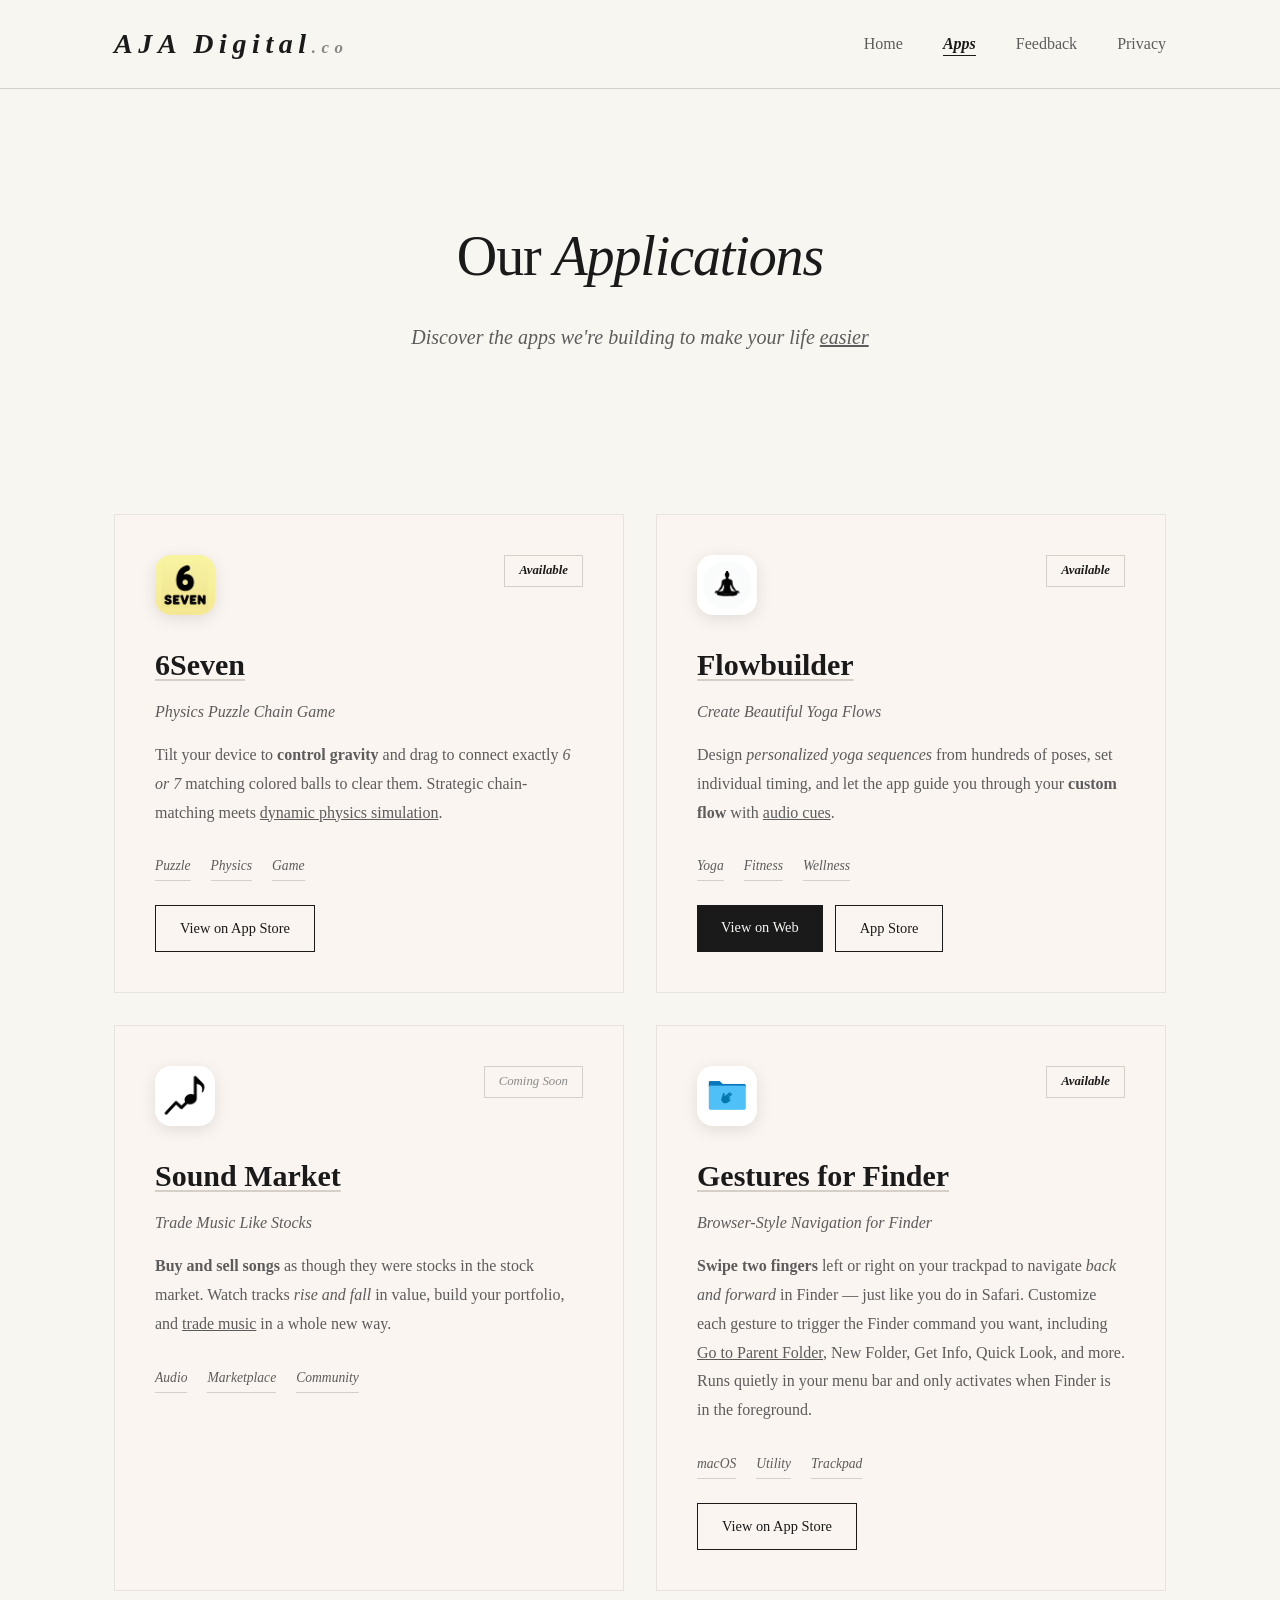
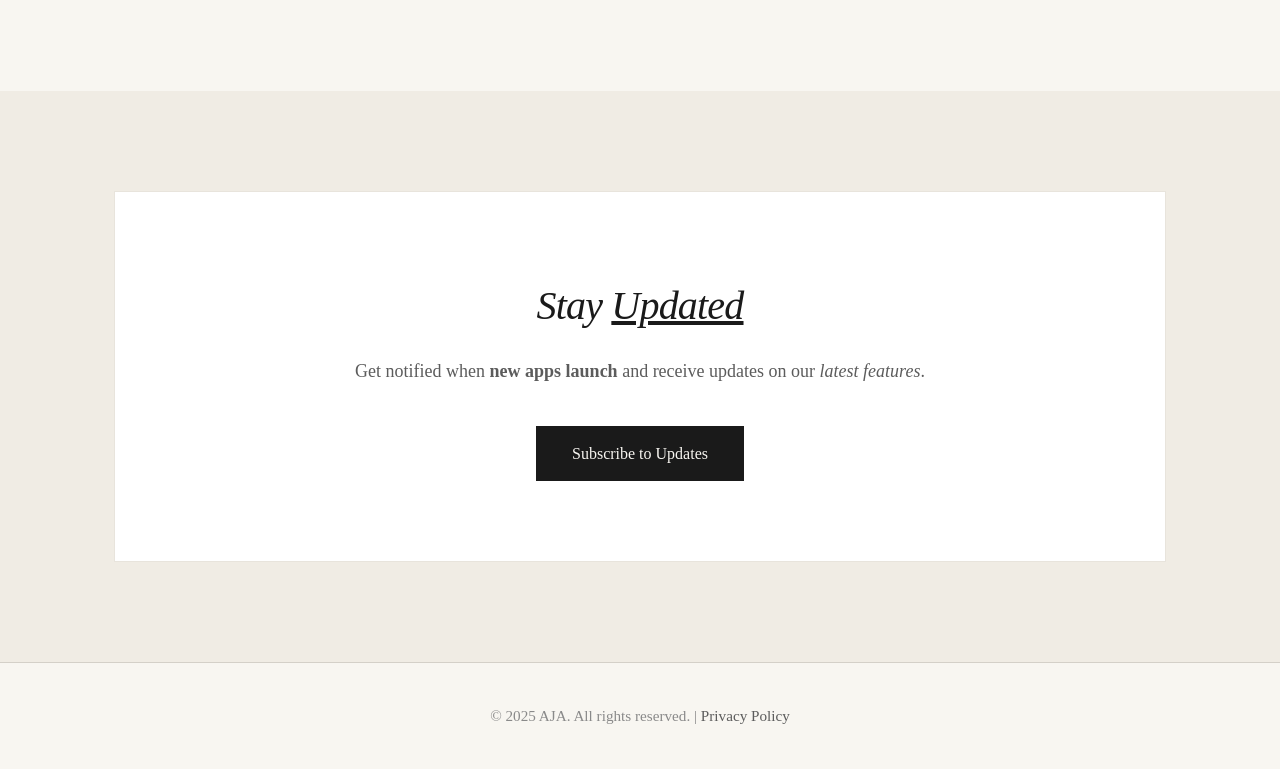
==== commit 1e1b3a95: "Redesign site with light paper aesthetic, rich typography, and new Gestures for Finder app - Full CS" ====
--- a/apps.html
+++ b/apps.html
@@ -3,20 +3,14 @@
 <head>
     <meta charset="UTF-8">
     <meta name="viewport" content="width=device-width, initial-scale=1.0">
-    <meta name="description" content="Explore apps built by AJA — games, productivity tools, and more.">
-    <title>Apps - AJA</title>
-    <link rel="preconnect" href="https://fonts.googleapis.com">
-    <link rel="preconnect" href="https://fonts.gstatic.com" crossorigin>
-    <link href="https://fonts.googleapis.com/css2?family=Inter:wght@400;500;600;700;800&display=swap" rel="stylesheet">
+    <meta name="description" content="Explore our innovative applications">
+    <title>Our Apps - AJA</title>
     <link rel="stylesheet" href="styles.css">
 </head>
 <body>
     <nav class="navbar">
         <div class="nav-container">
-            <a href="index.html" class="logo">AJA</a>
-            <button class="menu-toggle" onclick="document.querySelector('.nav-menu').classList.toggle('open')" aria-label="Toggle menu">
-                <span></span><span></span><span></span>
-            </button>
+            <a href="index.html" class="logo">AJA Digital<span style="font-size: 0.6em; opacity: 0.5;">.co</span></a>
             <ul class="nav-menu">
                 <li><a href="index.html">Home</a></li>
                 <li><a href="apps.html" class="active">Apps</a></li>
@@ -29,48 +23,48 @@
     <main>
         <section class="page-header">
             <div class="container">
-                <h1>Our Apps</h1>
-                <p>Everything we've built — and what's coming next.</p>
+                <h1>Our <em>Applications</em></h1>
+                <p>Discover the apps we're building to make your life <u>easier</u></p>
             </div>
         </section>
 
         <section class="section">
             <div class="container">
                 <div class="apps-grid">
-                    <!-- 6Seven -->
+                    <!-- 6Seven App -->
                     <div class="app-card">
                         <div class="app-header">
                             <img src="images/6SevenAppIcon.png" alt="6Seven" class="app-icon-img">
-                            <span class="status-badge live">Available</span>
+                            <span class="status-badge live"><b>Available</b></span>
                         </div>
                         <div class="app-content">
                             <h2>6Seven</h2>
                             <p class="app-tagline">Physics Puzzle Chain Game</p>
                             <p class="app-description">
-                                Tilt your device to control gravity and drag to connect exactly 6 or 7 matching
-                                colored balls to clear them. Strategic chain-matching meets dynamic physics simulation.
+                                Tilt your device to <b>control gravity</b> and drag to connect exactly <em>6 or 7</em> matching
+                                colored balls to clear them. Strategic chain-matching meets <u>dynamic physics simulation</u>.
                             </p>
                             <div class="app-features">
                                 <span class="feature-tag">Puzzle</span>
                                 <span class="feature-tag">Physics</span>
                                 <span class="feature-tag">Game</span>
                             </div>
-                            <a href="https://apps.apple.com/us/app/6ix-seven/id6758970751" target="_blank" rel="noopener noreferrer" class="btn btn-secondary btn-sm app-store-btn">View on App Store</a>
+                            <a href="https://apps.apple.com/us/app/6ix-seven/id6758970751" target="_blank" rel="noopener noreferrer" class="btn btn-secondary app-store-btn">View on App Store</a>
                         </div>
                     </div>
 
-                    <!-- Flowbuilder -->
+                    <!-- Flowbuilder App -->
                     <div class="app-card">
                         <div class="app-header">
                             <img src="images/FlowbuilderAppIcon.png" alt="Flowbuilder" class="app-icon-img">
-                            <span class="status-badge live">Available</span>
+                            <span class="status-badge live"><b>Available</b></span>
                         </div>
                         <div class="app-content">
                             <h2>Flowbuilder</h2>
                             <p class="app-tagline">Create Beautiful Yoga Flows</p>
                             <p class="app-description">
-                                Design personalized yoga sequences from hundreds of poses, set individual timing,
-                                and let the app guide you through your custom flow with audio cues.
+                                Design <em>personalized yoga sequences</em> from hundreds of poses, set individual timing,
+                                and let the app guide you through your <b>custom flow</b> with <u>audio cues</u>.
                             </p>
                             <div class="app-features">
                                 <span class="feature-tag">Yoga</span>
@@ -78,46 +72,24 @@
                                 <span class="feature-tag">Wellness</span>
                             </div>
                             <div class="app-buttons">
-                                <a href="https://flowbuilder.yoga" target="_blank" rel="noopener noreferrer" class="btn btn-primary btn-sm app-store-btn">View on Web</a>
-                                <a href="https://apps.apple.com/us/app/flowbuilder-yoga/id6758913355" target="_blank" rel="noopener noreferrer" class="btn btn-secondary btn-sm app-store-btn">App Store</a>
+                                <a href="https://flowbuilder.yoga" target="_blank" rel="noopener noreferrer" class="btn btn-primary app-store-btn">View on Web</a>
+                                <a href="https://apps.apple.com/us/app/flowbuilder-yoga/id6758913355" target="_blank" rel="noopener noreferrer" class="btn btn-secondary app-store-btn">App Store</a>
                             </div>
                         </div>
                     </div>
 
-                    <!-- Gestures for Folders -->
-                    <div class="app-card">
-                        <div class="app-header">
-                            <img src="images/GesturesForFoldersAppIcon.png" alt="Gestures for Folders" class="app-icon-img">
-                            <span class="status-badge live">Available</span>
-                        </div>
-                        <div class="app-content">
-                            <h2>Gestures for Folders</h2>
-                            <p class="app-tagline">Navigate Folders with Gestures</p>
-                            <p class="app-description">
-                                Use intuitive trackpad and mouse gestures to navigate folders quickly and efficiently.
-                                Swipe to go back, forward, and more — making folder navigation feel natural and effortless.
-                            </p>
-                            <div class="app-features">
-                                <span class="feature-tag">Productivity</span>
-                                <span class="feature-tag">macOS</span>
-                                <span class="feature-tag">Utility</span>
-                            </div>
-                            <a href="https://apps.apple.com/us/app/gestures-for-folders/id6759118053" target="_blank" rel="noopener noreferrer" class="btn btn-secondary btn-sm app-store-btn">View on App Store</a>
-                        </div>
-                    </div>
-
-                    <!-- Sound Market -->
+                    <!-- Sound Market App -->
                     <div class="app-card">
                         <div class="app-header">
                             <img src="images/SoundMarketAppIcon.png" alt="Sound Market" class="app-icon-img">
-                            <span class="status-badge coming-soon">Coming Soon</span>
+                            <span class="status-badge coming-soon"><em>Coming Soon</em></span>
                         </div>
                         <div class="app-content">
                             <h2>Sound Market</h2>
                             <p class="app-tagline">Trade Music Like Stocks</p>
                             <p class="app-description">
-                                Buy and sell songs as though they were stocks in the stock market. Watch tracks
-                                rise and fall in value, build your portfolio, and trade music in a whole new way.
+                                <b>Buy and sell songs</b> as though they were stocks in the stock market. Watch tracks
+                                <em>rise and fall</em> in value, build your portfolio, and <u>trade music</u> in a whole new way.
                             </p>
                             <div class="app-features">
                                 <span class="feature-tag">Audio</span>
@@ -126,15 +98,39 @@
                             </div>
                         </div>
                     </div>
+                    <!-- Gestures for Finder App -->
+                    <div class="app-card">
+                        <div class="app-header">
+                            <img src="images/GuestersForFolders.png" alt="Gestures for Finder" class="app-icon-img">
+                            <span class="status-badge live"><b>Available</b></span>
+                        </div>
+                        <div class="app-content">
+                            <h2>Gestures for Finder</h2>
+                            <p class="app-tagline">Browser-Style Navigation for Finder</p>
+                            <p class="app-description">
+                                <b>Swipe two fingers</b> left or right on your trackpad to navigate <em>back and forward</em>
+                                in Finder — just like you do in Safari. Customize each gesture to trigger the Finder command
+                                you want, including <u>Go to Parent Folder</u>, New Folder, Get Info, Quick Look, and more.
+                                Runs quietly in your menu bar and only activates when Finder is in the foreground.
+                            </p>
+                            <div class="app-features">
+                                <span class="feature-tag">macOS</span>
+                                <span class="feature-tag">Utility</span>
+                                <span class="feature-tag">Trackpad</span>
+                            </div>
+                            <a href="https://apps.apple.com/us/app/gestures-for-folders/id6759118053" target="_blank" rel="noopener noreferrer" class="btn btn-secondary app-store-btn">View on App Store</a>
+                        </div>
+                    </div>
                 </div>
             </div>
         </section>
 
+        <!-- Newsletter Section -->
         <section class="section section-alt">
             <div class="container">
                 <div class="cta-box">
-                    <h2>Stay in the Loop</h2>
-                    <p>Get notified when new apps launch and hear about updates first.</p>
+                    <h2>Stay <u>Updated</u></h2>
+                    <p>Get notified when <b>new apps launch</b> and receive updates on our <em>latest features</em>.</p>
                     <a href="feedback.html" class="btn btn-primary">Subscribe to Updates</a>
                 </div>
             </div>
@@ -142,20 +138,9 @@
     </main>
 
     <footer class="footer">
-        <div class="footer-inner">
-            <p>&copy; 2025 AJA</p>
-            <div class="footer-links">
-                <a href="apps.html">Apps</a>
-                <a href="feedback.html">Feedback</a>
-                <a href="privacy.html">Privacy</a>
-            </div>
+        <div class="container">
+            <p>&copy; 2025 AJA. All rights reserved. | <a href="privacy.html">Privacy Policy</a></p>
         </div>
     </footer>
-
-    <div class="bg-effects">
-        <div class="gradient-orb orb-1"></div>
-        <div class="gradient-orb orb-2"></div>
-        <div class="gradient-orb orb-3"></div>
-    </div>
 </body>
 </html>
--- a/styles.css
+++ b/styles.css
@@ -1,762 +1,605 @@
-/* ═══════════════════════════════════════════
-   AJA — Modern Startup Design System
-   ═══════════════════════════════════════════ */
-
-/* Reset */
-*, *::before, *::after {
+/* Reset & Base Styles */
+* {
     margin: 0;
     padding: 0;
     box-sizing: border-box;
 }
 
 :root {
-    --bg-primary: #050507;
-    --bg-secondary: #0c0c10;
-    --bg-card: rgba(255, 255, 255, 0.03);
-    --bg-card-hover: rgba(255, 255, 255, 0.06);
-    --bg-glass: rgba(255, 255, 255, 0.04);
-    --text-primary: #f0f0f5;
-    --text-secondary: #8a8a9a;
-    --text-muted: #55556a;
-    --accent: #7c5cfc;
-    --accent-light: #a78bfa;
-    --accent-glow: rgba(124, 92, 252, 0.35);
-    --accent-secondary: #38bdf8;
-    --border: rgba(255, 255, 255, 0.06);
-    --border-hover: rgba(255, 255, 255, 0.12);
-    --success: #34d399;
-    --warning: #fbbf24;
-    --radius-sm: 8px;
-    --radius-md: 14px;
-    --radius-lg: 20px;
-    --radius-xl: 28px;
-    --transition: 0.25s cubic-bezier(0.4, 0, 0.2, 1);
-}
-
-html {
-    scroll-behavior: smooth;
+    --bg-primary: #f8f6f1;
+    --bg-secondary: #f0ece4;
+    --bg-card: #ffffff;
+    --text-primary: #1a1a1a;
+    --text-secondary: #5c5c5c;
+    --text-muted: #8a8a8a;
+    --border-color: #d4d0c8;
+    --border-light: #e8e4dc;
+    --accent: #1a1a1a;
 }
 
 body {
-    font-family: 'Inter', -apple-system, BlinkMacSystemFont, 'Segoe UI', Roboto, sans-serif;
-    line-height: 1.6;
+    font-family: 'Times New Roman', Times, Georgia, serif;
+    line-height: 1.7;
     color: var(--text-primary);
     background-color: var(--bg-primary);
     min-height: 100vh;
     overflow-x: hidden;
-    -webkit-font-smoothing: antialiased;
-    -moz-osx-font-smoothing: grayscale;
-}
-
-/* ── Typography ─────────────────────────── */
-h1, h2, h3, h4 {
+}
+
+/* Smooth fade-in for page load */
+@keyframes fadeInUp {
+    from {
+        opacity: 0;
+        transform: translateY(30px);
+    }
+    to {
+        opacity: 1;
+        transform: translateY(0);
+    }
+}
+
+@keyframes fadeIn {
+    from { opacity: 0; }
+    to { opacity: 1; }
+}
+
+@keyframes slideInLeft {
+    from {
+        opacity: 0;
+        transform: translateX(-20px);
+    }
+    to {
+        opacity: 1;
+        transform: translateX(0);
+    }
+}
+
+@keyframes underlineGrow {
+    from { width: 0; }
+    to { width: 100%; }
+}
+
+/* Navigation */
+.navbar {
+    background-color: var(--bg-primary);
+    border-bottom: 1px solid var(--border-color);
+    padding: 1.25rem 0;
+    position: sticky;
+    top: 0;
+    z-index: 1000;
+    animation: fadeIn 0.8s ease;
+}
+
+.nav-container {
+    max-width: 1100px;
+    margin: 0 auto;
+    padding: 0 24px;
+    display: flex;
+    justify-content: space-between;
+    align-items: center;
+}
+
+.logo {
+    font-size: 1.75rem;
+    font-weight: 700;
+    color: var(--text-primary);
+    text-decoration: none;
+    letter-spacing: 0.2em;
+    font-style: italic;
+}
+
+.nav-menu {
+    display: flex;
+    list-style: none;
+    gap: 2.5rem;
+}
+
+.nav-menu a {
+    color: var(--text-secondary);
+    text-decoration: none;
+    font-size: 1rem;
+    position: relative;
+    transition: color 0.3s ease;
+}
+
+.nav-menu a:hover {
+    color: var(--text-primary);
+}
+
+.nav-menu a.active {
+    color: var(--text-primary);
+    font-weight: 700;
+    font-style: italic;
+}
+
+.nav-menu a::after {
+    content: '';
+    position: absolute;
+    bottom: -4px;
+    left: 0;
+    width: 0;
+    height: 1px;
+    background: var(--text-primary);
+    transition: width 0.4s cubic-bezier(0.25, 0.46, 0.45, 0.94);
+}
+
+.nav-menu a:hover::after,
+.nav-menu a.active::after {
+    width: 100%;
+}
+
+/* Container */
+.container {
+    max-width: 1100px;
+    margin: 0 auto;
+    padding: 0 24px;
+}
+
+/* Hero Section */
+.hero {
+    padding: 140px 24px 120px;
+    text-align: center;
+    animation: fadeInUp 1s ease 0.2s both;
+}
+
+.hero-title {
+    font-size: 4.5rem;
+    font-weight: 400;
+    margin-bottom: 1.5rem;
+    color: var(--text-primary);
     letter-spacing: -0.02em;
     line-height: 1.15;
 }
 
-/* ── Container ──────────────────────────── */
-.container {
-    max-width: 1140px;
-    margin: 0 auto;
-    padding: 0 24px;
-}
-
-/* ── Navigation ─────────────────────────── */
-.navbar {
-    position: fixed;
-    top: 0;
-    left: 0;
-    right: 0;
-    z-index: 1000;
-    padding: 0 24px;
-    background: rgba(5, 5, 7, 0.7);
-    backdrop-filter: blur(20px) saturate(180%);
-    -webkit-backdrop-filter: blur(20px) saturate(180%);
-    border-bottom: 1px solid var(--border);
-}
-
-.nav-container {
-    max-width: 1140px;
-    margin: 0 auto;
-    display: flex;
-    justify-content: space-between;
-    align-items: center;
-    height: 64px;
-}
-
-.logo {
-    font-size: 1.35rem;
-    font-weight: 800;
-    letter-spacing: -0.03em;
-    color: var(--text-primary);
-    text-decoration: none;
-}
-
-.nav-menu {
-    display: flex;
-    list-style: none;
-    gap: 0.5rem;
-}
-
-.nav-menu a {
-    display: block;
-    padding: 8px 16px;
-    color: var(--text-secondary);
-    text-decoration: none;
-    font-weight: 500;
-    font-size: 0.9rem;
-    border-radius: var(--radius-sm);
-    transition: color var(--transition), background var(--transition);
-}
-
-.nav-menu a:hover {
-    color: var(--text-primary);
-    background: rgba(255, 255, 255, 0.05);
-}
-
-.nav-menu a.active {
-    color: var(--text-primary);
-    background: rgba(255, 255, 255, 0.07);
-}
-
-/* Mobile menu toggle */
-.menu-toggle {
-    display: none;
-    background: none;
-    border: none;
-    cursor: pointer;
-    padding: 8px;
-}
-
-.menu-toggle span {
-    display: block;
-    width: 22px;
-    height: 2px;
-    background: var(--text-primary);
-    margin: 5px 0;
-    border-radius: 2px;
-    transition: var(--transition);
-}
-
-/* ── Hero ────────────────────────────────── */
-.hero {
-    position: relative;
-    padding: 160px 24px 120px;
-    text-align: center;
-    overflow: hidden;
-}
-
-.hero::before {
-    content: '';
-    position: absolute;
-    top: -40%;
-    left: 50%;
-    transform: translateX(-50%);
-    width: 800px;
-    height: 800px;
-    background: radial-gradient(circle, var(--accent-glow) 0%, transparent 70%);
-    pointer-events: none;
-    animation: pulse 8s ease-in-out infinite;
-}
-
-@keyframes pulse {
-    0%, 100% { opacity: 0.4; transform: translateX(-50%) scale(1); }
-    50% { opacity: 0.7; transform: translateX(-50%) scale(1.15); }
-}
-
-.hero-badge {
-    display: inline-flex;
-    align-items: center;
-    gap: 8px;
-    padding: 6px 16px 6px 8px;
-    background: var(--bg-glass);
-    border: 1px solid var(--border);
-    border-radius: 100px;
-    font-size: 0.85rem;
-    color: var(--text-secondary);
-    margin-bottom: 2rem;
-    backdrop-filter: blur(10px);
-}
-
-.hero-badge .badge-dot {
-    width: 8px;
-    height: 8px;
-    background: var(--success);
-    border-radius: 50%;
-    animation: blink 2s ease-in-out infinite;
-}
-
-@keyframes blink {
-    0%, 100% { opacity: 1; }
-    50% { opacity: 0.3; }
-}
-
-.hero-title {
-    font-size: clamp(2.75rem, 6vw, 4.5rem);
-    font-weight: 800;
-    letter-spacing: -0.04em;
-    line-height: 1.05;
-    margin-bottom: 1.25rem;
-    color: var(--text-primary);
-}
-
-.hero-title .gradient-text {
-    background: linear-gradient(135deg, var(--accent) 0%, var(--accent-secondary) 100%);
-    -webkit-background-clip: text;
-    -webkit-text-fill-color: transparent;
-    background-clip: text;
-}
-
 .hero-subtitle {
-    font-size: clamp(1.05rem, 2vw, 1.3rem);
-    color: var(--text-secondary);
-    max-width: 560px;
-    margin: 0 auto 2.5rem;
-    line-height: 1.6;
+    font-size: 1.375rem;
+    color: var(--text-secondary);
+    margin-bottom: 3rem;
+    font-style: italic;
+    animation: fadeInUp 1s ease 0.5s both;
 }
 
 .hero-buttons {
     display: flex;
-    gap: 1rem;
+    gap: 1.25rem;
     justify-content: center;
     flex-wrap: wrap;
-}
-
-/* ── Buttons ─────────────────────────────── */
+    animation: fadeInUp 1s ease 0.7s both;
+}
+
+/* Buttons */
 .btn {
-    display: inline-flex;
-    align-items: center;
-    justify-content: center;
-    gap: 8px;
-    padding: 13px 28px;
-    border-radius: var(--radius-sm);
+    display: inline-block;
+    padding: 14px 36px;
     text-decoration: none;
-    font-weight: 600;
-    font-size: 0.95rem;
-    transition: all var(--transition);
+    font-family: 'Times New Roman', Times, Georgia, serif;
+    font-size: 1rem;
     cursor: pointer;
     border: none;
-    position: relative;
+    transition: all 0.4s cubic-bezier(0.25, 0.46, 0.45, 0.94);
 }
 
 .btn-primary {
-    background: var(--accent);
-    color: white;
-    box-shadow: 0 0 20px var(--accent-glow);
+    background: var(--text-primary);
+    color: var(--bg-primary);
 }
 
 .btn-primary:hover {
-    background: var(--accent-light);
-    box-shadow: 0 0 40px var(--accent-glow);
-    transform: translateY(-1px);
+    background: var(--text-secondary);
+    transform: translateY(-2px);
+    box-shadow: 0 8px 24px rgba(0, 0, 0, 0.1);
 }
 
 .btn-secondary {
-    background: var(--bg-glass);
-    color: var(--text-primary);
-    border: 1px solid var(--border);
-    backdrop-filter: blur(10px);
+    background: transparent;
+    color: var(--text-primary);
+    border: 1px solid var(--text-primary);
 }
 
 .btn-secondary:hover {
-    background: rgba(255, 255, 255, 0.08);
-    border-color: var(--border-hover);
-    transform: translateY(-1px);
-}
-
-.btn-sm {
-    padding: 10px 20px;
-    font-size: 0.875rem;
-}
-
-/* ── Sections ────────────────────────────── */
+    background: var(--text-primary);
+    color: var(--bg-primary);
+    transform: translateY(-2px);
+    box-shadow: 0 8px 24px rgba(0, 0, 0, 0.1);
+}
+
+/* Sections */
 .section {
     padding: 100px 24px;
-    position: relative;
+    animation: fadeIn 0.8s ease both;
 }
 
 .section-alt {
-    background: var(--bg-secondary);
-}
-
-.section-label {
-    display: inline-block;
-    font-size: 0.8rem;
-    font-weight: 700;
-    letter-spacing: 0.08em;
-    text-transform: uppercase;
-    color: var(--accent);
-    margin-bottom: 1rem;
+    background-color: var(--bg-secondary);
 }
 
 .section-title {
-    font-size: clamp(2rem, 4vw, 3rem);
-    font-weight: 800;
-    letter-spacing: -0.03em;
+    font-size: 2.75rem;
+    font-weight: 400;
     margin-bottom: 1rem;
     text-align: center;
     color: var(--text-primary);
-}
-
-.section-subtitle {
-    font-size: 1.15rem;
+    letter-spacing: -0.02em;
+}
+
+.section-title em {
+    font-style: italic;
+}
+
+.section-title u {
+    text-decoration-thickness: 2px;
+    text-underline-offset: 6px;
+    text-decoration-color: var(--border-color);
+}
+
+.lead {
+    font-size: 1.25rem;
     color: var(--text-secondary);
     text-align: center;
-    max-width: 600px;
+    max-width: 680px;
     margin: 0 auto 3.5rem;
-}
-
-.lead {
-    font-size: 1.15rem;
-    color: var(--text-secondary);
-    text-align: center;
-    max-width: 640px;
-    margin: 0 auto 3rem;
-    line-height: 1.7;
-}
-
-/* ── Feature Cards (Homepage) ────────────── */
+    line-height: 1.8;
+}
+
+/* Features Grid */
 .features-grid {
     display: grid;
-    grid-template-columns: repeat(auto-fit, minmax(250px, 1fr));
-    gap: 1.25rem;
+    grid-template-columns: repeat(auto-fit, minmax(240px, 1fr));
+    gap: 2rem;
     margin-top: 3rem;
 }
 
 .feature-card {
+    padding: 2.5rem 2rem;
     background: var(--bg-card);
-    padding: 2rem;
-    border-radius: var(--radius-md);
-    border: 1px solid var(--border);
-    transition: all var(--transition);
-}
-
-.feature-card:hover {
-    background: var(--bg-card-hover);
-    border-color: var(--border-hover);
-    transform: translateY(-3px);
-}
-
-.feature-number {
-    font-size: 2.5rem;
-    font-weight: 800;
-    letter-spacing: -0.04em;
-    background: linear-gradient(135deg, var(--accent), var(--accent-secondary));
-    -webkit-background-clip: text;
-    -webkit-text-fill-color: transparent;
-    background-clip: text;
-    margin-bottom: 0.75rem;
-    opacity: 0.7;
-}
-
-.feature-card h3 {
-    font-size: 1.2rem;
-    font-weight: 700;
-    margin-bottom: 0.5rem;
-    color: var(--text-primary);
-}
-
-.feature-card p {
-    color: var(--text-secondary);
-    font-size: 0.95rem;
-    line-height: 1.6;
-}
-
-/* ── App Showcase (Homepage) ─────────────── */
-.app-showcase {
-    display: grid;
-    grid-template-columns: repeat(auto-fit, minmax(320px, 1fr));
-    gap: 1.25rem;
-}
-
-.showcase-card {
-    display: flex;
-    align-items: center;
-    gap: 1.25rem;
-    padding: 1.5rem;
-    background: var(--bg-card);
-    border: 1px solid var(--border);
-    border-radius: var(--radius-md);
-    text-decoration: none;
-    transition: all var(--transition);
-}
-
-.showcase-card:hover {
-    background: var(--bg-card-hover);
-    border-color: var(--border-hover);
-    transform: translateY(-2px);
-}
-
-.showcase-icon {
-    width: 56px;
-    height: 56px;
-    border-radius: 14px;
-    object-fit: cover;
-    flex-shrink: 0;
-}
-
-.showcase-info h3 {
-    font-size: 1.1rem;
-    font-weight: 700;
-    color: var(--text-primary);
-    margin-bottom: 0.2rem;
-}
-
-.showcase-info p {
-    font-size: 0.9rem;
-    color: var(--text-secondary);
-}
-
-.showcase-arrow {
-    margin-left: auto;
-    color: var(--text-muted);
-    font-size: 1.25rem;
-    transition: transform var(--transition), color var(--transition);
-}
-
-.showcase-card:hover .showcase-arrow {
-    transform: translateX(3px);
-    color: var(--accent);
-}
-
-/* ── Stats Row ───────────────────────────── */
-.stats-row {
-    display: grid;
-    grid-template-columns: repeat(3, 1fr);
-    gap: 1.5rem;
-    text-align: center;
-    padding: 3rem 0;
-}
-
-.stat-item h3 {
-    font-size: clamp(2rem, 4vw, 3rem);
-    font-weight: 800;
-    letter-spacing: -0.03em;
-    background: linear-gradient(135deg, var(--accent), var(--accent-secondary));
-    -webkit-background-clip: text;
-    -webkit-text-fill-color: transparent;
-    background-clip: text;
-}
-
-.stat-item p {
-    font-size: 0.9rem;
-    color: var(--text-secondary);
-    margin-top: 0.25rem;
-}
-
-/* ── CTA Box ─────────────────────────────── */
-.cta-box {
-    background: var(--bg-card);
-    padding: 4rem 3rem;
-    border-radius: var(--radius-lg);
-    text-align: center;
-    border: 1px solid var(--border);
+    border: 1px solid var(--border-light);
+    transition: all 0.5s cubic-bezier(0.25, 0.46, 0.45, 0.94);
     position: relative;
     overflow: hidden;
 }
 
-.cta-box::before {
-    content: '';
-    position: absolute;
-    top: 0;
-    left: 50%;
-    transform: translateX(-50%);
-    width: 400px;
-    height: 400px;
-    background: radial-gradient(circle, var(--accent-glow) 0%, transparent 70%);
-    pointer-events: none;
-    opacity: 0.3;
-}
-
-.cta-box h2 {
-    font-size: clamp(1.5rem, 3vw, 2.25rem);
-    font-weight: 800;
-    letter-spacing: -0.03em;
-    margin-bottom: 0.75rem;
-    color: var(--text-primary);
-    position: relative;
-}
-
-.cta-box p {
-    color: var(--text-secondary);
-    margin-bottom: 2rem;
-    font-size: 1.05rem;
-    position: relative;
-}
-
-.cta-box .btn {
-    position: relative;
-}
-
-/* ── Page Header ─────────────────────────── */
-.page-header {
-    padding: 120px 24px 60px;
-    text-align: center;
-    position: relative;
-}
-
-.page-header::before {
-    content: '';
-    position: absolute;
-    top: 0;
-    left: 50%;
-    transform: translateX(-50%);
-    width: 600px;
-    height: 600px;
-    background: radial-gradient(circle, var(--accent-glow) 0%, transparent 70%);
-    pointer-events: none;
-    opacity: 0.25;
-}
-
-.page-header h1 {
-    font-size: clamp(2.25rem, 5vw, 3.25rem);
-    font-weight: 800;
-    letter-spacing: -0.03em;
-    margin-bottom: 0.75rem;
-    color: var(--text-primary);
-    position: relative;
-}
-
-.page-header p {
-    font-size: 1.15rem;
-    color: var(--text-secondary);
-    position: relative;
-}
-
-/* ── Apps Grid ───────────────────────────── */
-.apps-grid {
-    display: grid;
-    grid-template-columns: repeat(auto-fit, minmax(320px, 1fr));
-    gap: 1.25rem;
-}
-
-.app-card {
-    background: var(--bg-card);
-    border: 1px solid var(--border);
-    border-radius: var(--radius-lg);
-    padding: 2rem;
-    transition: all var(--transition);
-    position: relative;
-    overflow: hidden;
-}
-
-.app-card::before {
+.feature-card::before {
     content: '';
     position: absolute;
     top: 0;
     left: 0;
-    right: 0;
-    height: 1px;
-    background: linear-gradient(90deg, transparent, var(--accent-glow), transparent);
-    opacity: 0;
-    transition: opacity var(--transition);
+    width: 0;
+    height: 2px;
+    background: var(--text-primary);
+    transition: width 0.5s cubic-bezier(0.25, 0.46, 0.45, 0.94);
+}
+
+.feature-card:hover {
+    transform: translateY(-4px);
+    box-shadow: 0 12px 40px rgba(0, 0, 0, 0.06);
+}
+
+.feature-card:hover::before {
+    width: 100%;
+}
+
+.feature-number {
+    font-size: 3.5rem;
+    font-weight: 400;
+    color: var(--border-color);
+    margin-bottom: 1rem;
+    font-style: italic;
+}
+
+.feature-card h3 {
+    font-size: 1.375rem;
+    font-weight: 700;
+    margin-bottom: 0.75rem;
+    color: var(--text-primary);
+    text-decoration: underline;
+    text-decoration-thickness: 1px;
+    text-underline-offset: 4px;
+    text-decoration-color: var(--border-color);
+}
+
+.feature-card p {
+    color: var(--text-secondary);
+    line-height: 1.8;
+    font-style: italic;
+}
+
+/* CTA Box */
+.cta-box {
+    padding: 5rem 3rem;
+    text-align: center;
+    background: var(--bg-card);
+    border: 1px solid var(--border-light);
+    transition: box-shadow 0.5s ease;
+}
+
+.cta-box:hover {
+    box-shadow: 0 12px 40px rgba(0, 0, 0, 0.06);
+}
+
+.cta-box h2 {
+    font-size: 2.5rem;
+    font-weight: 400;
+    margin-bottom: 1rem;
+    color: var(--text-primary);
+    letter-spacing: -0.02em;
+    font-style: italic;
+}
+
+.cta-box p {
+    color: var(--text-secondary);
+    margin-bottom: 2.5rem;
+    font-size: 1.125rem;
+}
+
+/* Page Header */
+.page-header {
+    padding: 120px 24px 60px;
+    text-align: center;
+    animation: fadeInUp 1s ease 0.2s both;
+}
+
+.page-header h1 {
+    font-size: 3.5rem;
+    font-weight: 400;
+    margin-bottom: 1rem;
+    color: var(--text-primary);
+    letter-spacing: -0.02em;
+}
+
+.page-header p {
+    font-size: 1.25rem;
+    color: var(--text-secondary);
+    font-style: italic;
+}
+
+/* Apps Grid */
+.apps-grid {
+    display: grid;
+    grid-template-columns: repeat(auto-fit, minmax(340px, 1fr));
+    gap: 2rem;
+}
+
+.app-card {
+    background: var(--bg-card);
+    border: 1px solid var(--border-light);
+    padding: 2.5rem;
+    transition: all 0.5s cubic-bezier(0.25, 0.46, 0.45, 0.94);
+    position: relative;
+    overflow: hidden;
+}
+
+.app-card {
+    background: #faf5f0;
+}
+
+.app-card::before {
+    content: '';
+    position: absolute;
+    bottom: 0;
+    left: 0;
+    width: 0;
+    height: 2px;
+    background: var(--text-primary);
+    transition: width 0.5s cubic-bezier(0.25, 0.46, 0.45, 0.94);
 }
 
 .app-card:hover {
-    background: var(--bg-card-hover);
-    border-color: var(--border-hover);
     transform: translateY(-4px);
+    box-shadow: 0 12px 40px rgba(0, 0, 0, 0.06);
 }
 
 .app-card:hover::before {
-    opacity: 1;
+    width: 100%;
 }
 
 .app-header {
     display: flex;
     justify-content: space-between;
     align-items: flex-start;
-    margin-bottom: 1.25rem;
+    margin-bottom: 1.5rem;
+}
+
+.app-icon-minimal {
+    width: 60px;
+    height: 60px;
+    background: var(--bg-secondary);
+    border: 1px solid var(--border-color);
+    border-radius: 12px;
+    display: flex;
+    align-items: center;
+    justify-content: center;
+    font-size: 1.5rem;
+    font-weight: 400;
+    color: var(--text-primary);
 }
 
 .app-icon-img {
-    width: 56px;
-    height: 56px;
-    border-radius: 14px;
+    width: 60px;
+    height: 60px;
+    border-radius: 16px;
     object-fit: cover;
-}
-
-.app-icon-minimal {
-    width: 56px;
-    height: 56px;
-    background: linear-gradient(135deg, var(--accent), var(--accent-secondary));
-    border-radius: 14px;
+    box-shadow: 0 4px 16px rgba(0, 0, 0, 0.1);
+    -webkit-user-drag: none;
+    user-select: none;
+    pointer-events: none;
+}
+
+.app-content h2 {
+    font-size: 1.875rem;
+    font-weight: 700;
+    margin-bottom: 0.5rem;
+    color: var(--text-primary);
+    text-decoration: underline;
+    text-decoration-thickness: 1.5px;
+    text-underline-offset: 4px;
+    text-decoration-color: var(--border-color);
+}
+
+.status-badge {
+    display: inline-block;
+    padding: 4px 14px;
+    font-size: 0.8rem;
+    font-style: italic;
+    margin-bottom: 1rem;
+    border: 1px solid var(--border-color);
+}
+
+.coming-soon {
+    color: var(--text-muted);
+}
+
+.live {
+    color: var(--text-primary);
+    font-weight: 700;
+}
+
+.app-tagline {
+    color: var(--text-secondary);
+    font-size: 1rem;
+    margin-bottom: 1rem;
+    font-style: italic;
+}
+
+.app-buttons {
+    display: flex;
+    gap: 0.75rem;
+    margin-top: 1.5rem;
+    flex-wrap: wrap;
+}
+
+.app-store-btn {
+    margin-top: 1.5rem;
+    display: inline-block;
+    font-size: 0.9rem;
+    padding: 10px 24px;
+}
+
+.app-buttons .app-store-btn {
+    margin-top: 0;
+}
+
+.app-description {
+    color: var(--text-secondary);
+    margin-bottom: 1.5rem;
+    line-height: 1.8;
+}
+
+.app-features {
+    display: flex;
+    flex-wrap: wrap;
+    gap: 0.5rem;
+}
+
+.feature-tag {
+    color: var(--text-secondary);
+    padding: 3px 0;
+    font-size: 0.85rem;
+    font-style: italic;
+    border-bottom: 1px solid var(--border-color);
+    margin-right: 0.75rem;
+}
+
+.app-placeholder {
+    opacity: 0.7;
+}
+
+/* Feedback Page */
+.feedback-container {
+    display: grid;
+    grid-template-columns: 1fr 2fr;
+    gap: 3rem;
+    max-width: 1000px;
+    margin: 0 auto;
+}
+
+.feedback-info h2 {
+    font-size: 2rem;
+    font-weight: 400;
+    margin-bottom: 1rem;
+    color: var(--text-primary);
+    font-style: italic;
+}
+
+.feedback-info p {
+    color: var(--text-secondary);
+    margin-bottom: 1rem;
+    line-height: 1.8;
+}
+
+.feedback-email {
+    margin-top: 0.5rem;
+}
+
+.feedback-email a {
+    color: var(--text-primary);
+    text-decoration: underline;
+    text-decoration-thickness: 1px;
+    text-underline-offset: 3px;
+    text-decoration-color: var(--border-color);
+    transition: text-decoration-color 0.3s ease;
+    font-weight: 700;
+}
+
+.feedback-email a:hover {
+    text-decoration-color: var(--text-primary);
+}
+
+.contact-methods {
+    display: flex;
+    flex-direction: column;
+    gap: 1.5rem;
+}
+
+.contact-item {
+    display: flex;
+    gap: 1rem;
+    align-items: flex-start;
+}
+
+.contact-icon-minimal {
+    width: 50px;
+    height: 50px;
+    background: var(--bg-secondary);
+    border: 1px solid var(--border-color);
+    border-radius: 10px;
     display: flex;
     align-items: center;
     justify-content: center;
     font-size: 1.25rem;
-    font-weight: 700;
-    color: white;
-}
-
-.app-content h2 {
-    font-size: 1.5rem;
-    font-weight: 800;
-    letter-spacing: -0.02em;
-    margin-bottom: 0.35rem;
-    color: var(--text-primary);
-}
-
-.status-badge {
-    display: inline-block;
-    padding: 4px 12px;
-    border-radius: 100px;
-    font-size: 0.75rem;
-    font-weight: 600;
-    letter-spacing: 0.02em;
-}
-
-.coming-soon {
-    background: rgba(251, 191, 36, 0.12);
-    color: var(--warning);
-}
-
-.live {
-    background: rgba(52, 211, 153, 0.12);
-    color: var(--success);
-}
-
-.app-tagline {
-    color: var(--text-muted);
-    font-size: 0.9rem;
-    margin-bottom: 0.75rem;
-    font-style: normal;
-    font-weight: 500;
-}
-
-.app-description {
-    color: var(--text-secondary);
-    margin-bottom: 1.25rem;
-    line-height: 1.7;
+    color: var(--text-secondary);
+    flex-shrink: 0;
+}
+
+.contact-item h3 {
+    font-size: 1.1rem;
+    font-weight: 700;
+    margin-bottom: 0.25rem;
+    color: var(--text-primary);
+}
+
+.contact-item p {
+    color: var(--text-secondary);
     font-size: 0.95rem;
 }
 
-.app-features {
-    display: flex;
-    flex-wrap: wrap;
-    gap: 0.4rem;
-}
-
-.feature-tag {
-    background: rgba(124, 92, 252, 0.1);
-    color: var(--accent-light);
-    padding: 4px 12px;
-    border-radius: 100px;
-    font-size: 0.8rem;
-    font-weight: 500;
-}
-
-.app-buttons {
-    display: flex;
-    gap: 0.75rem;
-    margin-top: 1.5rem;
-    flex-wrap: wrap;
-}
-
-.app-store-btn {
-    margin-top: 1.5rem;
-    font-size: 0.875rem;
-    padding: 10px 22px;
-}
-
-.app-buttons .app-store-btn {
-    margin-top: 0;
-}
-
-/* ── Feedback Page ───────────────────────── */
-.feedback-container {
-    display: grid;
-    grid-template-columns: 1fr 1.5fr;
-    gap: 3rem;
-    max-width: 960px;
-    margin: 0 auto;
-}
-
-.feedback-info h2 {
-    font-size: 1.75rem;
-    font-weight: 800;
-    letter-spacing: -0.02em;
-    margin-bottom: 1rem;
-    color: var(--text-primary);
-}
-
-.feedback-info p {
-    color: var(--text-secondary);
-    margin-bottom: 1rem;
-    line-height: 1.7;
-}
-
-.feedback-email {
-    margin-top: 0.5rem;
-}
-
-.feedback-email a {
-    color: var(--accent-light);
-    text-decoration: none;
-    transition: color var(--transition);
-}
-
-.feedback-email a:hover {
-    color: var(--accent);
-}
-
-.contact-methods {
-    display: flex;
-    flex-direction: column;
-    gap: 1.5rem;
-}
-
-.contact-item {
-    display: flex;
-    gap: 1rem;
-    align-items: flex-start;
-}
-
-.contact-icon-minimal {
-    width: 48px;
-    height: 48px;
-    background: var(--bg-card);
-    border: 1px solid var(--border);
-    border-radius: 12px;
-    display: flex;
-    align-items: center;
-    justify-content: center;
-    font-size: 1.15rem;
-    font-weight: 600;
-    color: var(--accent);
-    flex-shrink: 0;
-}
-
-.contact-item h3 {
-    font-size: 1rem;
-    font-weight: 700;
-    margin-bottom: 0.2rem;
-    color: var(--text-primary);
-}
-
-.contact-item p {
-    color: var(--text-secondary);
-    font-size: 0.9rem;
-}
-
-/* ── Form Styles ─────────────────────────── */
+/* Form Styles */
 .feedback-form {
     background: var(--bg-card);
-    padding: 2.25rem;
-    border-radius: var(--radius-lg);
-    border: 1px solid var(--border);
+    border: 1px solid var(--border-light);
+    padding: 2.5rem;
+    animation: fadeInUp 0.8s ease 0.3s both;
 }
 
 .form-group {
-    margin-bottom: 1.25rem;
+    margin-bottom: 1.5rem;
 }
 
 label {
     display: block;
-    margin-bottom: 0.4rem;
-    color: var(--text-primary);
-    font-weight: 600;
-    font-size: 0.9rem;
+    margin-bottom: 0.5rem;
+    color: var(--text-primary);
+    font-weight: 700;
+    font-size: 0.95rem;
 }
 
 input,
@@ -764,31 +607,31 @@
 select {
     width: 100%;
     padding: 12px 16px;
-    background: rgba(255, 255, 255, 0.03);
-    border: 1px solid var(--border);
-    border-radius: var(--radius-sm);
-    color: var(--text-primary);
-    font-size: 0.95rem;
-    font-family: inherit;
-    transition: border-color var(--transition), background var(--transition);
+    background: var(--bg-primary);
+    border: 1px solid var(--border-color);
+    color: var(--text-primary);
+    font-size: 1rem;
+    font-family: 'Times New Roman', Times, Georgia, serif;
+    transition: all 0.3s ease;
 }
 
 input:focus,
 textarea:focus,
 select:focus {
     outline: none;
-    border-color: var(--accent);
-    background: rgba(124, 92, 252, 0.04);
+    border-color: var(--text-primary);
+    box-shadow: 0 2px 12px rgba(0, 0, 0, 0.04);
 }
 
 input::placeholder,
 textarea::placeholder {
     color: var(--text-muted);
+    font-style: italic;
 }
 
 textarea {
     resize: vertical;
-    min-height: 140px;
+    min-height: 150px;
 }
 
 select {
@@ -800,189 +643,116 @@
     align-items: center;
     justify-content: center;
     gap: 0.5rem;
-    background: rgba(52, 211, 153, 0.1);
-    color: var(--success);
+    background: var(--bg-secondary);
+    color: var(--text-primary);
     padding: 1rem;
-    border-radius: var(--radius-sm);
     margin-top: 1rem;
-    border: 1px solid rgba(52, 211, 153, 0.2);
-    font-weight: 500;
-}
-
-/* ── Privacy Page ────────────────────────── */
+    border: 1px solid var(--border-color);
+    font-style: italic;
+}
+
+/* Privacy Page */
 .privacy-content {
-    max-width: 720px;
+    max-width: 750px;
     margin: 0 auto;
+    animation: fadeInUp 0.8s ease 0.3s both;
 }
 
 .privacy-section {
-    margin-bottom: 2.5rem;
+    margin-bottom: 3rem;
 }
 
 .privacy-section h2 {
-    font-size: 1.5rem;
-    font-weight: 800;
-    letter-spacing: -0.02em;
-    margin-bottom: 0.75rem;
-    color: var(--text-primary);
+    font-size: 1.75rem;
+    font-weight: 700;
+    margin-bottom: 1rem;
+    color: var(--text-primary);
+    text-decoration: underline;
+    text-decoration-thickness: 1px;
+    text-underline-offset: 6px;
+    text-decoration-color: var(--border-color);
 }
 
 .privacy-section p {
     color: var(--text-secondary);
-    line-height: 1.8;
-    margin-bottom: 0.75rem;
+    line-height: 1.9;
+    margin-bottom: 1rem;
 }
 
 .privacy-section ul {
     list-style: none;
     padding-left: 0;
-    margin-top: 0.75rem;
+    margin-top: 1rem;
 }
 
 .privacy-section ul li {
     color: var(--text-secondary);
-    padding: 0.4rem 0 0.4rem 1.5rem;
+    padding: 0.5rem 0;
+    padding-left: 1.5rem;
     position: relative;
-    line-height: 1.8;
+    line-height: 1.9;
 }
 
 .privacy-section ul li::before {
-    content: '';
+    content: "\2014";
     position: absolute;
     left: 0;
-    top: 1rem;
-    width: 6px;
-    height: 6px;
-    border-radius: 50%;
-    background: var(--accent);
+    color: var(--text-muted);
 }
 
 .privacy-section a {
-    color: var(--accent-light);
-    text-decoration: none;
-    transition: color var(--transition);
+    color: var(--text-primary);
+    text-decoration: underline;
+    text-decoration-thickness: 1px;
+    text-underline-offset: 3px;
+    text-decoration-color: var(--border-color);
+    font-weight: 700;
+    transition: text-decoration-color 0.3s ease;
 }
 
 .privacy-section a:hover {
-    color: var(--accent);
-}
-
-/* ── Footer ──────────────────────────────── */
+    text-decoration-color: var(--text-primary);
+}
+
+/* Footer */
 .footer {
-    border-top: 1px solid var(--border);
-    padding: 2.5rem 24px;
+    border-top: 1px solid var(--border-color);
+    padding: 2.5rem 0;
     text-align: center;
-    position: relative;
-    z-index: 10;
-}
-
-.footer-inner {
-    max-width: 1140px;
-    margin: 0 auto;
-    display: flex;
-    justify-content: space-between;
-    align-items: center;
-    flex-wrap: wrap;
-    gap: 1rem;
+    background: var(--bg-primary);
 }
 
 .footer p {
     color: var(--text-muted);
-    font-size: 0.9rem;
+    font-size: 0.95rem;
 }
 
 .footer a {
     color: var(--text-secondary);
     text-decoration: none;
-    transition: color var(--transition);
+    transition: color 0.3s ease;
 }
 
 .footer a:hover {
-    color: var(--accent-light);
-}
-
-.footer-links {
-    display: flex;
-    gap: 1.5rem;
-}
-
-.footer-links a {
-    font-size: 0.9rem;
-}
-
-/* ── Background Effects ──────────────────── */
-.bg-effects {
-    position: fixed;
-    top: 0;
-    left: 0;
-    width: 100%;
-    height: 100%;
-    pointer-events: none;
-    z-index: 0;
-    overflow: hidden;
-}
-
-.gradient-orb {
-    position: absolute;
-    border-radius: 50%;
-    filter: blur(100px);
-    opacity: 0.08;
-    animation: float 25s infinite ease-in-out;
-}
-
-.orb-1 {
-    width: 600px;
-    height: 600px;
-    background: var(--accent);
-    top: -300px;
-    left: -200px;
-}
-
-.orb-2 {
-    width: 500px;
-    height: 500px;
-    background: var(--accent-secondary);
-    bottom: -200px;
-    right: -200px;
-    animation-delay: -12s;
-}
-
-.orb-3 {
-    width: 400px;
-    height: 400px;
-    background: #7c5cfc;
-    top: 40%;
-    left: 60%;
-    animation-delay: -6s;
-}
-
-@keyframes float {
-    0%, 100% { transform: translate(0, 0) scale(1); }
-    33% { transform: translate(40px, -40px) scale(1.08); }
-    66% { transform: translate(-30px, 30px) scale(0.95); }
-}
-
-/* ── Ensure content above background ─────── */
-.navbar, main, .footer {
-    position: relative;
-    z-index: 10;
-}
-
-/* ── Noise overlay (subtle texture) ──────── */
-body::after {
-    content: '';
-    position: fixed;
-    inset: 0;
-    background-image: url("data:image/svg+xml,%3Csvg viewBox='0 0 256 256' xmlns='http://www.w3.org/2000/svg'%3E%3Cfilter id='noise'%3E%3CfeTurbulence type='fractalNoise' baseFrequency='0.9' numOctaves='4' stitchTiles='stitch'/%3E%3C/filter%3E%3Crect width='100%25' height='100%25' filter='url(%23noise)' opacity='0.03'/%3E%3C/svg%3E");
-    pointer-events: none;
-    z-index: 0;
-    opacity: 0.4;
-}
-
-/* ── Responsive ──────────────────────────── */
+    color: var(--text-primary);
+}
+
+/* Responsive Design */
 @media (max-width: 768px) {
     .hero {
-        padding: 130px 24px 80px;
+        padding: 100px 24px 80px;
+    }
+
+    .hero-title {
+        font-size: 2.75rem;
+    }
+
+    .hero-subtitle {
+        font-size: 1.125rem;
+    }
+
+    .section-title {
+        font-size: 2.25rem;
     }
 
     .section {
@@ -997,67 +767,35 @@
         grid-template-columns: 1fr;
     }
 
-    .app-showcase {
-        grid-template-columns: 1fr;
-    }
-
     .feedback-container {
         grid-template-columns: 1fr;
     }
 
     .nav-menu {
-        display: none;
-        position: absolute;
-        top: 64px;
-        left: 0;
-        right: 0;
-        background: rgba(5, 5, 7, 0.95);
-        backdrop-filter: blur(20px);
-        border-bottom: 1px solid var(--border);
-        flex-direction: column;
-        padding: 1rem;
-        gap: 0.25rem;
-    }
-
-    .nav-menu.open {
-        display: flex;
-    }
-
-    .menu-toggle {
-        display: block;
-    }
-
-    .stats-row {
-        grid-template-columns: 1fr;
-        gap: 2rem;
-    }
-
-    .cta-box {
-        padding: 3rem 1.5rem;
-    }
-
-    .footer-inner {
-        flex-direction: column;
-        text-align: center;
+        gap: 1rem;
     }
 
     .page-header {
-        padding: 100px 24px 40px;
+        padding: 80px 24px 40px;
+    }
+
+    .page-header h1 {
+        font-size: 2.25rem;
     }
 }
 
 @media (max-width: 480px) {
+    .hero-title {
+        font-size: 2.25rem;
+    }
+
     .hero-buttons {
         flex-direction: column;
         width: 100%;
-        padding: 0 1rem;
     }
 
     .btn {
         width: 100%;
-    }
-
-    .app-buttons {
-        flex-direction: column;
-    }
-}
+        text-align: center;
+    }
+}
